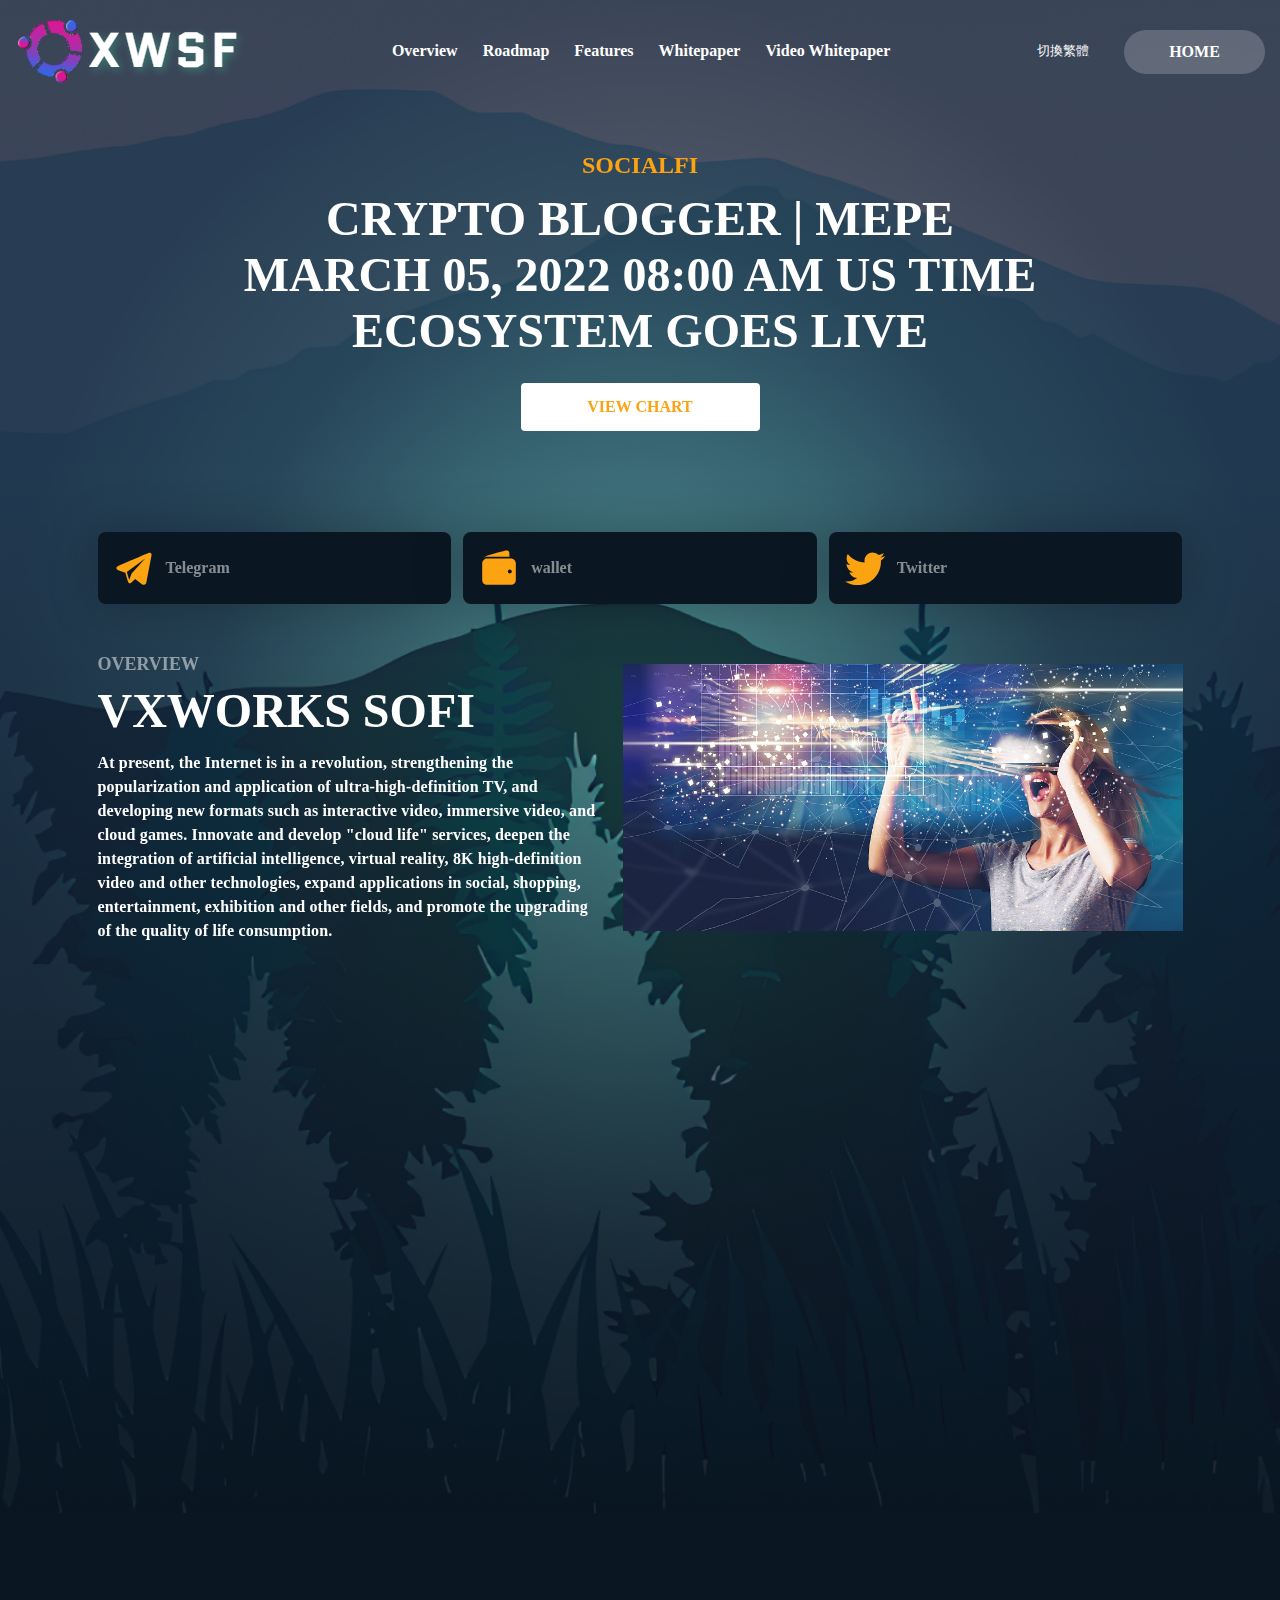
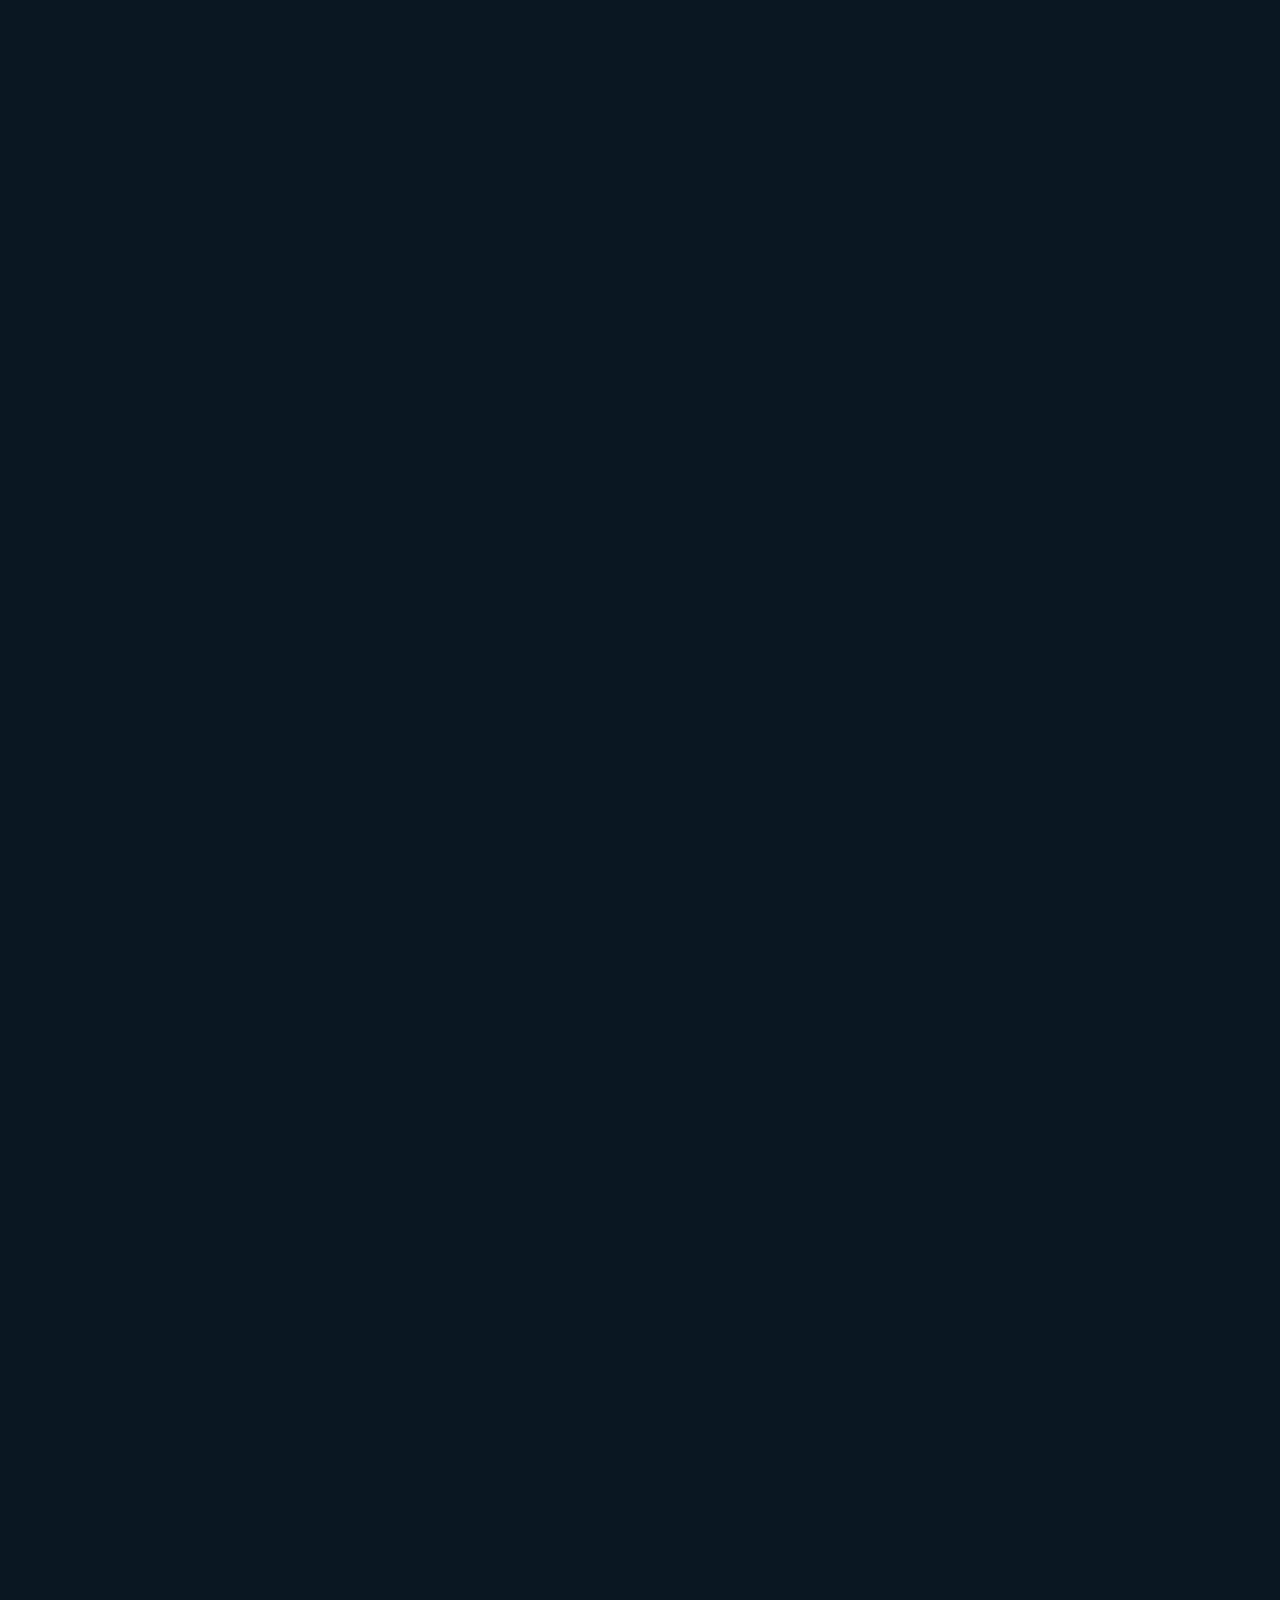
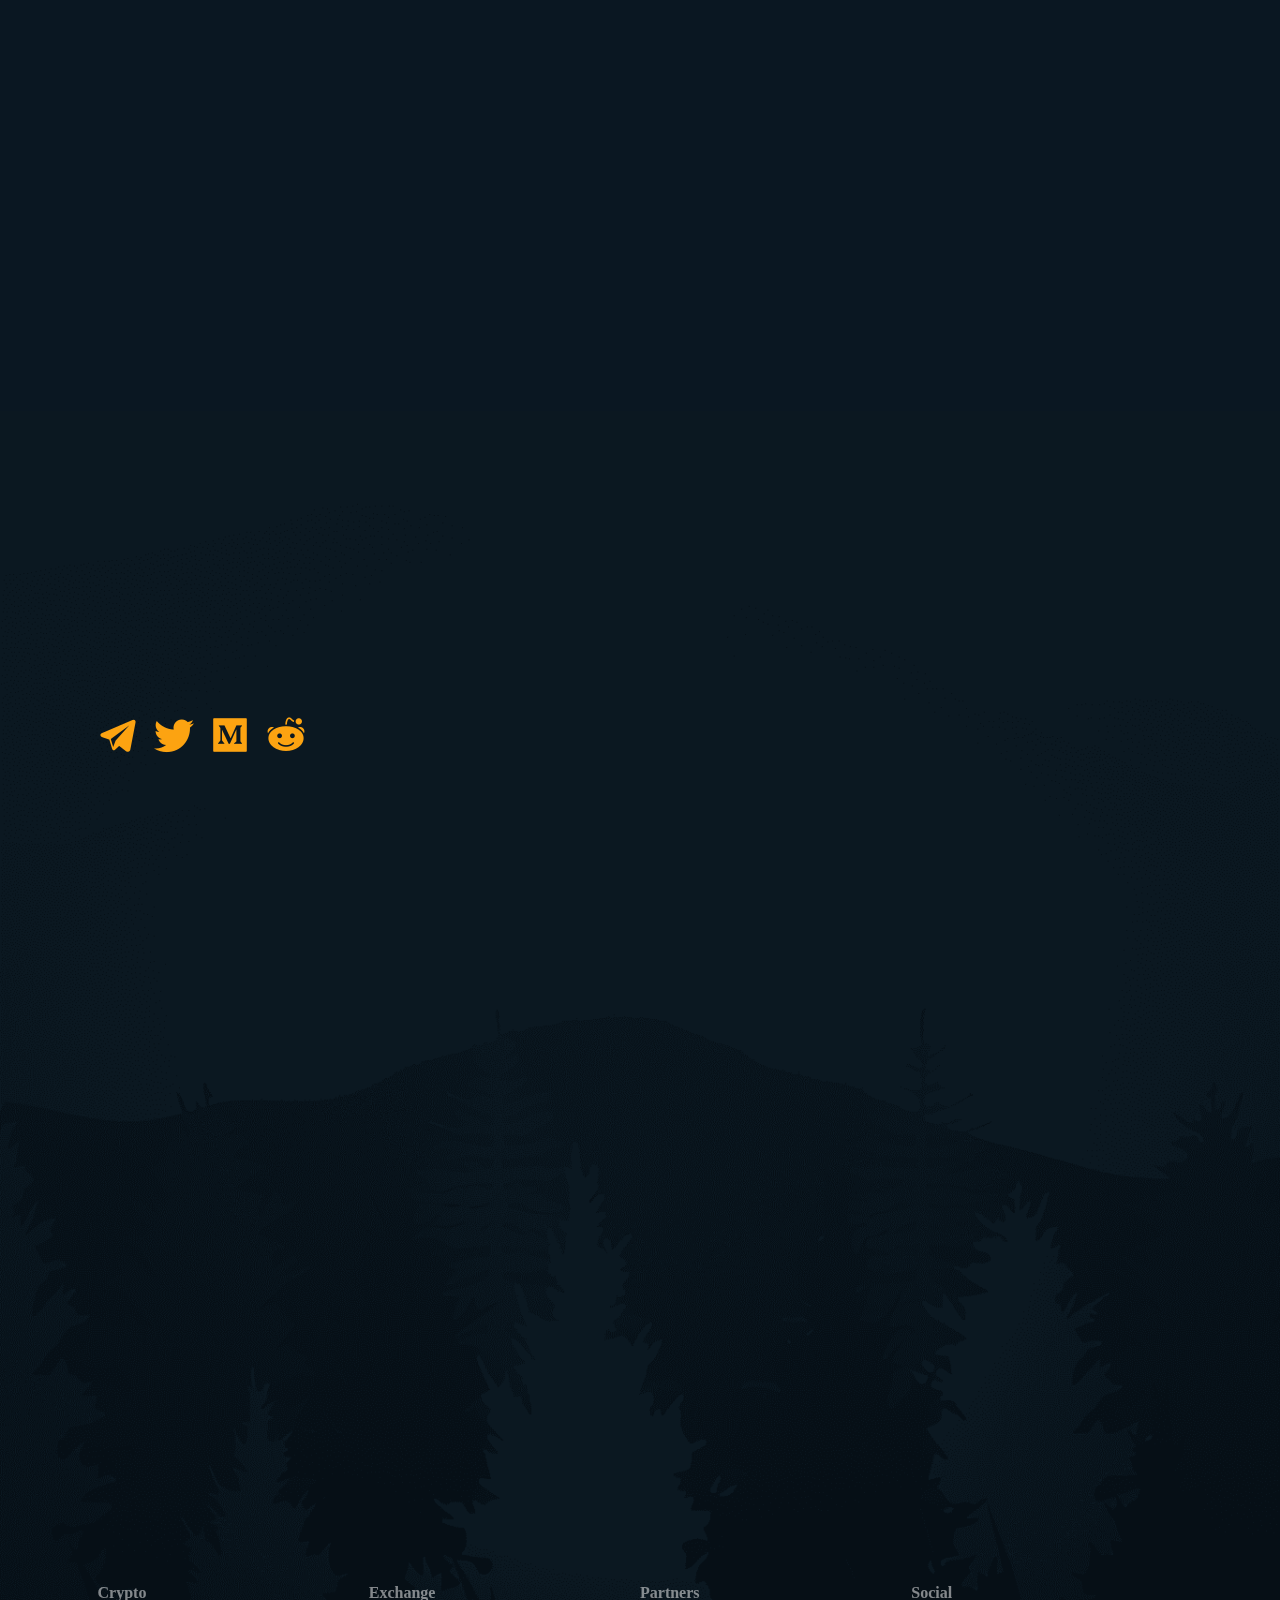
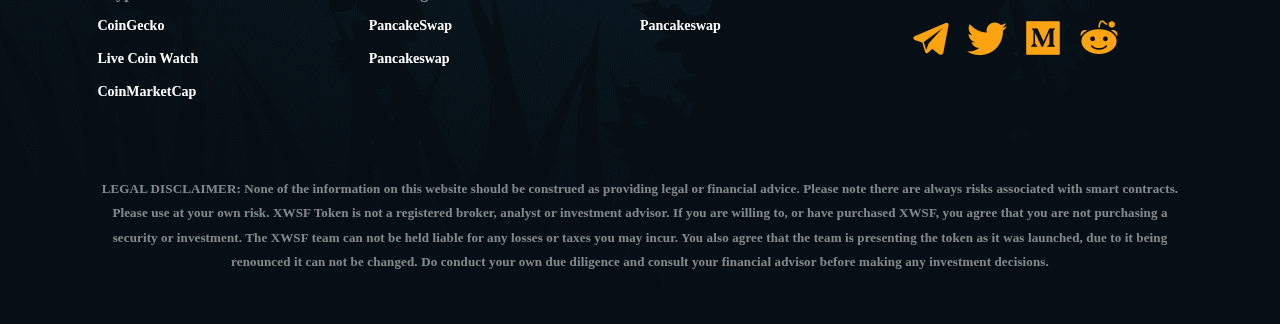
==== index.html @ 6ab66e6c "Add files via upload" ====
<!doctype html>
<html lang="zh">
<head>
	<meta charset="utf-8">
	<title>VxWorks SoFi</title>
	<meta name="keywords" content="English">
	<meta name="description" content="English">
	<meta name="viewport" content="width=device-width,initial-scale=1,minimum-scale=1,maximum-scale=1,shrink-to-fit=no">
		<link rel="stylesheet" href="static/css/animate.css">

	<link rel="stylesheet" href="static/css/font-awesome.min.css">
	<link rel="stylesheet" href="static/css/aoyun.css" >
	<link rel="stylesheet" href="static/css/swiper.min.css">
	
	
	<link rel="shortcut icon" href="/favicon.ico" type="image/x-icon">

	  <link href="static/css/main.css" rel="stylesheet" type="text/css">
    <link href="static/css/aos.css" rel="stylesheet">

</head>
<body>
<!-- TOP -->
    <div class="wrapper">
      <header class="header">
        <div class="container"><a class="logo" href="/"><img src="static/picture/1646122881940448.png" alt="Logo"></a>
          <div class="nav-wrap js-nav">
            <nav class="nav">
              <ul>
			  
			  
                <li><a class="scroll-link" href="/">Overview</a></li>
	
			  
			  
                <li><a class="scroll-link" href="/#roadmap">Roadmap</a></li>
				
			  
			  
                <li><a class="scroll-link" href="/#faq">Features</a></li>
	

			  
			  
                <li><a class="scroll-link" href="file/SocialFi_V1.0.pdf">Whitepaper</a></li>
	

			  
			  
                <li><a class="scroll-link" href="">Video Whitepaper</a></li>
					

              </ul>
            </nav>
          </div>
		  
		  <div class="qhzyw"><a href="ZH.html">切換繁體</a>
</div>
		  
		  
          <div class="header-btn">
            <a href="#"><button class="btn secondary" type="button">HOME</button></a>
          </div>
          <div class="burger js-burger"> <span> </span><span> </span><span></span></div>
        </div>
      </header>



      <main class="main">
        <section class="intro-section">
          <div class="container">
            <div class="intro" data-aos-duration="1300" data-aos="fade-up">
              <div class="intro__logo"><img src="" alt=""></div>
              <h4 class="intro__title">SOCIALFI</h4>
              <h1 class="section-title">Crypto Blogger | MEPE <br>March 05, 2022 08:00 AM US Time <br>  Ecosystem Goes Live </h1><a class="btn primary" href="#">View chart</a>
            </div>
            <div class="card-wrap" data-aos-duration="1300" data-aos="fade-up">
			<a class="card" href="">
                <div class="card__wrap"> 
                  <div class="card__img"> <img src="static/picture/icon-teleg.svg" alt=""></div>
                  <h5 class="card__title"><span>Telegram</span></h5>
                </div></a>
				<a class="card" href="#">
                <div class="card__wrap"> 
                  <div class="card__img"> <img src="static/picture/icon-wallet.svg" alt=""></div>
                  <h5 class="card__title"><span>wallet</span></h5>
                </div></a>
				<a class="card" href="">
                <div class="card__wrap"> 
                  <div class="card__img"> <img src="static/picture/icon-twit.svg" alt=""></div>
                  <h5 class="card__title"><span>Twitter</span></h5>
                </div></a></div>
          </div>
        </section>
		
		
		
		
        <section class="about-section">
          <div class="container"> 
            <div class="about-wrap"> 
              <div class="about-col" data-aos-duration="1300" data-aos="fade-right"> 
                <h4 class="section-subtitle left">Overview</h4>
                <h2 class="section-title left">VxWorks SoFi</h2>
                <p class="main-text">At present, the Internet is in a revolution, strengthening the popularization and application of ultra-high-definition TV, and developing new formats such as interactive video, immersive video, and cloud games. Innovate and develop &quot;cloud life&quot; services, deepen the integration of artificial intelligence, virtual reality, 8K high-definition video and other technologies, expand applications in social, shopping, entertainment, exhibition and other fields, and promote the upgrading of the quality of life consumption.</p>
              </div>
              <div class="about-img" data-aos-duration="1300" data-aos="fade-left"><img src="static/picture/1645516776894585.jpg" alt=""></div>
            </div>
          </div>
        </section>
		
		 
		
        <section class="shop-section">
          <div class="container"> 
		  
		  
            <h2 class="section-title" data-aos-duration="1300" data-aos="fade-up">Introduction of XWSF</h2>
			
			
            <div class="shop-wrap" data-aos-duration="1300" data-aos="fade-up"> 
			
			
			
              <div class="card card_shop">
                <div class="card__wrap"> 
                  <div class="card__img"> <img src="static/picture/1645342287729481.png" alt=""></div>
                  <h5 class="card__title">Unruggable</h5>
                  <p class="card__text">Liquidity is locked in PancakeSwap and ownership of the contract will be transferred to the gaming contract address</p>
                </div>
              </div>



			
			
              <div class="card card_shop">
                <div class="card__wrap"> 
                  <div class="card__img"> <img src="static/picture/1645342407643122.png" alt=""></div>
                  <h5 class="card__title">Liquidity</h5>
                  <p class="card__text">Every transaction will be taxed 3% which will be locked forever in the liquidity pool.</p>
                </div>
              </div>



			
			
              <div class="card card_shop">
                <div class="card__wrap"> 
                  <div class="card__img"> <img src="static/picture/1645342438955990.png" alt=""></div>
                  <h5 class="card__title">Safe Auto-Hunting</h5>
                  <p class="card__text">2% of all transactions are distributed to holders. Watch your wallet climb the minute you begin holding</p>
                </div>
              </div>



			
			
              <div class="card card_shop">
                <div class="card__wrap"> 
                  <div class="card__img"> <img src="static/picture/1645342468511730.png" alt=""></div>
                  <h5 class="card__title">100% Decentralized Hunting</h5>
                  <p class="card__text">Liquidity is locked in Pancakeswap and ownership of XWSF token is community led and managed by volunteers, since ownership has been burned and launch was completely seeded as liquidity.</p>
                </div>
              </div>



			
			
              <div class="card card_shop">
                <div class="card__wrap"> 
                  <div class="card__img"> <img src="static/picture/1645342486436664.png" alt=""></div>
                  <h5 class="card__title">Continuously Rising Price Floor</h5>
                  <p class="card__text">3% of every transaction is locked as liquidity in the Pancakeswap XWSF/BNB pool, creating an ever rising price floor</p>
                </div>
              </div>



			
			
              <div class="card card_shop">
                <div class="card__wrap"> 
                  <div class="card__img"> <img src="static/picture/1645342501878448.png" alt=""></div>
                  <h5 class="card__title">Whale Hunting</h5>
                  <p class="card__text">No wallet holds more than 2% of token supply and no transaction can involve more than 10 trillion tokens.</p>
                </div>
              </div>






            </div>
          </div>
        </section>
		
		
		
		
        <section class="tokenomics-section" id="tokenomics">
          <div class="container">
            <h2 class="section-title capit" data-aos-duration="1300" data-aos="fade-up">Economic Model</h2>
            <div class="chart-img" data-aos-duration="1300" data-aos="fade-up"><img src="static/picture/ZLEN.png" alt=""></div>
            <div class="tokenomics-img" data-aos-duration="1300" data-aos="fade-up"><img src="static/picture/1645516814654366.png" alt=""></div>
            <div class="tokenomics-wrap">
              <div class="tokenomics-col" data-aos-duration="1300" data-aos="fade-right"> 
                <p class="main-text">XWSF, as WEB3.0 following the technological social creator change of DiFi-GeFi-SoFi, XWSF is SocialFi&#039;s virtual social creator---token token---XWSF has a total circulation of 600 million pieces, All are written into encrypted blockchain smart contracts. The virtual avatar of the ecological encryption blogger in MEPE can independently choose to upload different content to participate in the confirmation of NFT rights, and conduct transactions to obtain rewards.</p>
              </div>
              <div class="tokenomics-col" data-aos-duration="1300" data-aos="fade-left">
                <ul class="tokenomics-list"> 
                  <li class="tokenomics-list__item">• Content + social is the cornerstone of the SocialFi project&#039;s survival.</li>
                  <li class="tokenomics-list__item"> <span>• An economic system with XWSF as the core !!</span></li>
                  <li class="tokenomics-list__item"> <span>• %100 Decentralized organizational structure !!</span></li>
                </ul>
              </div>
            </div>
          </div>
        </section>
		
		
		
		
		
		
		
        <section class="road-section" id="roadmap">
          <div class="container">
		  
		  
            <h4 class="section-subtitle" data-aos-duration="1300" data-aos="fade-up">MEPE</h4>
            <h2 class="section-title" data-aos-duration="1300" data-aos="fade-up">ROAD-MAP</h2>
			
			
            <div class="roads-wrap" data-aos-duration="1300" data-aos="fade-up">
              <div class="progress-wrap"> 
                <div class="progress-bar"></div>
              </div>
              <ul class="roads-list">
			  
			  
                <li class="card card_road active">
                  <div class="card__wrap"> 
                    <div class="card__img"> <img src="static/picture/1645342552660867.png" alt=""></div>
                    <h5 class="card__title">Website And Social Media Releases</h5>
                  </div>
                </li>

			  
                <li class="card card_road active">
                  <div class="card__wrap"> 
                    <div class="card__img"> <img src="static/picture/1645342564850793.png" alt=""></div>
                    <h5 class="card__title">Pancakeswap Listing</h5>
                  </div>
                </li>

			  
                <li class="card card_road active">
                  <div class="card__wrap"> 
                    <div class="card__img"> <img src="static/picture/1645342589394928.png" alt=""></div>
                    <h5 class="card__title">First Audit</h5>
                  </div>
                </li>

				
			
				
                <li class="card card_road">
                  <div class="card__wrap"> 
                    <div class="card__img"> <img src="static/picture/1645342597492421.png" alt=""></div>
                    <h5 class="card__title">CoinGecko Listing</h5>
                  </div>
                </li>
				
                <li class="card card_road">
                  <div class="card__wrap"> 
                    <div class="card__img"> <img src="static/picture/1645342605792924.png" alt=""></div>
                    <h5 class="card__title">CoinMarketCap Listing</h5>
                  </div>
                </li>
				
                <li class="card card_road">
                  <div class="card__wrap"> 
                    <div class="card__img"> <img src="static/picture/1645342613806210.png" alt=""></div>
                    <h5 class="card__title">Partnership Announcements</h5>
                  </div>
                </li>
				
                <li class="card card_road">
                  <div class="card__wrap"> 
                    <div class="card__img"> <img src="static/picture/1645342620873057.png" alt=""></div>
                    <h5 class="card__title">Second Audit</h5>
                  </div>
                </li>
				
                <li class="card card_road">
                  <div class="card__wrap"> 
                    <div class="card__img"> <img src="static/picture/1645342627979465.png" alt=""></div>
                    <h5 class="card__title">Immersive Experience</h5>
                  </div>
                </li>
				
                <li class="card card_road">
                  <div class="card__wrap"> 
                    <div class="card__img"> <img src="static/picture/1645342635546390.png" alt=""></div>
                    <h5 class="card__title">Donation Campaign</h5>
                  </div>
                </li>
				
                <li class="card card_road">
                  <div class="card__wrap"> 
                    <div class="card__img"> <img src="static/picture/1645342643639107.png" alt=""></div>
                    <h5 class="card__title">XWSF Listing</h5>
                  </div>
                </li>
				
                <li class="card card_road">
                  <div class="card__wrap"> 
                    <div class="card__img"> <img src="static/picture/1645342650493680.png" alt=""></div>
                    <h5 class="card__title">Metaverse entity application</h5>
                  </div>
                </li>
				
                <li class="card card_road">
                  <div class="card__wrap"> 
                    <div class="card__img"> <img src="static/picture/1645342657749469.png" alt=""></div>
                    <h5 class="card__title">XWSF IPO listing</h5>
                  </div>
                </li>
				
                <li class="card card_road">
                  <div class="card__wrap"> 
                    <div class="card__img"> <img src="static/picture/1645342666663260.png" alt=""></div>
                    <h5 class="card__title">XWSF  Metaverse ecology</h5>
                  </div>
                </li>

              </ul>
            </div>
          </div>
        </section>
		
		
		
        <section class="partners-section">
          <div class="container">
            <h2 class="section-title" data-aos-duration="1300" data-aos="fade-up">JOIN US ON</h2>
              <div class="social"> <center>
                <div class="social__wrap">
                    <a class="social__link" href="" target="_blank"><img src="static/picture/1645341411954827.png" alt=""></a>
                    <a class="social__link" href="" target="_blank"><img src="static/picture/1645341415649069.png" alt=""></a>
                    <a class="social__link" href="" target="_blank"><img src="static/picture/1645341420388854.png" alt=""></a>
                    <a class="social__link" href="" target="_blank"><img src="static/picture/1645341422480127.png" alt=""></a></div>
              </div></center>
          </div>
        </section>
		
		
		
		
        <section class="faq-section" id="faq">
          <div class="container">
            <div class="faq-wrap"> 
			
			
			
              <div class="faq-img" data-aos-duration="1300" data-aos="fade-right"><img src="static/picture/1645516833996413.jpg" alt=""></div>
			  
			  
			  
              <div class="faq-col" data-aos-duration="1300" data-aos="fade-up"> 
				  
                <h4 class="section-subtitle left" data-aos-duration="1300" data-aos="fade-up"> FAQ</h4>
                <h2 class="section-title left" data-aos-duration="1300" data-aos="fade-up"> FREQUENTLY ASKED QUESTIONS</h2>
				
				
                <div class="accordion">
				
				
                  <div class="accordion__item">
                    <h3>How to join a super node？</h3>
                    <div class="accordion__content">
                      <p><p><span style="font-size: 14px;"></span>Stay tuned for the latest official announcement.<span style="font-size: 14px;"></span></p><p><br/></p><p><br/></p></p>
                    </div>
                  </div>
				
                  <div class="accordion__item">
                    <h3>Why do I get an error when I try to buy or sell on Pancakeswap?</h3>
                    <div class="accordion__content">
                      <p><p>During times of high trade volume, prices will fluctuate greatly and may lead to an error. To account for this, you must increase the slippage. Set %13-14 slippage for buy.</p></p>
                    </div>
                  </div>
				
                  <div class="accordion__item">
                    <h3>How do I stake INSF?</h3>
                    <div class="accordion__content">
                      <p><p>Members will be stake INSF on Pancakeswap</p></p>
                    </div>
                  </div>
				
                  <div class="accordion__item">
                    <h3>What is the APY or APR from INSF auto-hunting?</h3>
                    <div class="accordion__content">
                      <p><p>APY will be shown on INSF website</p></p>
                    </div>
                  </div>
				
                  <div class="accordion__item">
                    <h3>What kind of marketing will be done for INSF?</h3>
                    <div class="accordion__content">
                      <p><p>INSF works with some influencers, legit crypto pages, gives airdrops</p></p>
                    </div>
                  </div>



                </div>
              </div>
            </div>
          </div>
        </section>
      </main>
  

      <footer class="footer">
        <div class="container">
          <div class="footer-row"> 
            <div class="footer-col"> 
              <h3 class="footer-title">Crypto</h3>
              <div class="footer-nav">
                <ul> 
                  <li><a href="#">CoinGecko</a></li>
                  <li><a href="#">Live Coin Watch</a></li>
                  <li><a href="#">CoinMarketCap</a></li>
                </ul>
              </div>
            </div>
            <div class="footer-col">
              <h3 class="footer-title">Exchange</h3>
              <div class="footer-nav">
                <ul> 
                  <li><a href="#">PancakeSwap</a> </li>
                  <li><a href="#">Pancakeswap</a></li>
                </ul>
              </div>
            </div>
            <div class="footer-col">
              <h3 class="footer-title">Partners</h3>
              <div class="footer-nav">
                <ul> 
                  <li> <a href="#">Pancakeswap</a></li>
                </ul>
              </div>
            </div>
            <div class="footer-col">
              <h3 class="footer-title">Social</h3>
              <div class="social"> 
                <div class="social__wrap">
				
				
				<a class="social__link" href="" target="_blank"><img src="static/picture/1645341411954827.png" alt=""></a>
                    <a class="social__link" href="" target="_blank"><img src="static/picture/1645341415649069.png" alt=""></a>
                    <a class="social__link" href="" target="_blank"><img src="static/picture/1645341420388854.png" alt=""></a>
                    <a class="social__link" href="" target="_blank"><img src="static/picture/1645341422480127.png" alt=""></a>
</div>
              </div>
            </div>
          </div>
          <p class="footer-text">LEGAL DISCLAIMER: None of the information on this website should be construed as providing legal or financial advice. Please note there are always risks associated with smart contracts. Please use at your own risk. XWSF Token is not a registered broker, analyst or investment advisor. If you are willing to, or have purchased XWSF, you agree that you are not purchasing a security or investment. The XWSF team can not be held liable for any losses or taxes you may incur. You also agree that the team is presenting the token as it was launched, due to it being renounced it can not be changed. Do conduct your own due diligence and consult your financial advisor before making any investment decisions.</p>
        </div>
      </footer>
    </div>
<script src="static/js/popper.min.js"></script>
<script src="static/js/bootstrap.min.js"></script>
<script src="static/js/wow.min.js"></script>
<script src="static/js/aoyun.js"></script>
    <script src="static/js/jquery.min.js"></script>
    <script src="static/js/aos.js"></script>
    <script src="static/js/app.js"></script>
	
</body>
</html>
---- static/css/aoyun.css ----
/*基础CSS*/
html {
	font-size: 14px;
	overflow-x: hidden;
}
li {
	list-style: none;
}
a {
	color: #212529
}
a:hover {
	text-decoration: none;
}
p, dl, dt, dd, ul {
	margin: 0px;
	padding: 0px;
}
.red{
	color:red;
}
.text-secondary a {
	color: #6c757d;
}
.card, .figure {
	margin: 15px 0;
}
.navbar-expand-lg .navbar-nav .nav-link {
	padding-right: 1.2rem;
	padding-left: 1.2rem;
	font-size: 14px;
}
.navbar-brand {
	font-size: 20px;
	padding-top: 0px;
	padding-bottom: 0px;
}
.shadow-sm-top {
	box-shadow: 0 -.125rem .25rem rgba(0,0,0,.075) !important;
}
/*上下外边距*/
.mt-6, .my-6 {
	margin-top: 4rem !important;
}
.mt-7, .my-7 {
	margin-top: 5rem !important;
}
.mt-8, .my-8 {
	margin-top: 6rem !important;
}
.mt-9, .my-9 {
	margin-top: 7rem !important;
}
.mt-10, .my-10 {
	margin-top: 8rem !important;
}
.mb-6, .my-6 {
	margin-bottom: 4rem !important;
}
.mb-7, .my-7 {
	margin-bottom: 5rem !important;
}
.mb-8, .my-8 {
	margin-bottom: 6rem !important;
}
.mb-9, .my-9 {
	margin-bottom: 7rem !important;
}
.mb-10, .my-10 {
	margin-bottom: 8rem !important;
}
/*上下内边距*/
.pt-6, .mp-6 {
	padding-top: 4rem !important;
}
.pt-7, .py-7 {
	padding-top: 5rem !important;
}
.pt-8, .py-8 {
	padding-top: 6rem !important;
}
.pt-9, .py-9 {
	padding-top: 7rem !important;
}
.pt-10, .py-10 {
	padding-top: 8rem !important;
}
.pb-6, .py-6 {
	padding-bottom: 4rem !important;
}
.pb-7, .py-7 {
	padding-bottom: 5rem !important;
}
.pb-8, .py-8 {
	padding-bottom: 6rem !important;
}
.pb-9, .py-9 {
	padding-bottom: 7rem !important;
}
.pb-10, .py-10 {
	padding-bottom: 8rem !important;
}
/*边框*/
.border-top-dashed {
	border-top: 1px dashed #dee2e6 !important;
}
.border-right-dashed {
	border-right: 1px dashed #dee2e6 !important;
}
.border-bottom-dashed {
	border-bottom: 1px dashed #dee2e6 !important;
}
.border-right-dashed {
	border-top: 1px dashed #dee2e6 !important;
}
/*字距*/
.ls-1 {
	letter-spacing: 1px;
}
.ls-2 {
	letter-spacing: 2px;
}
.ls-3 {
	letter-spacing: 3px;
}
.ls-4 {
	letter-spacing: 4px;
}
.ls-5 {
	letter-spacing: 5px;
}
/*分页*/
.page-num:not(:disabled) {
	cursor: pointer;
}
.page-num, .page-link {
	position: relative;
	display: block;
	padding: .5rem .75rem;
	margin-left: -1px;
	line-height: 1.25;
	color: #17a2b8;
	background-color: #fff;
	border: 1px solid #dee2e6;
}
a.page-num:hover, .page-link:hover {
	text-decoration: none;
}
.page-num-current {
	z-index: 1;
	color: #fff;
	background-color: #17a2b8;
	border-color: #17a2b8;
}
.page-num-current:hover {
	color: #fff;
}
/*其他*/
.pages {
	min-height: 500px;
	padding-top: 10px;
	padding-bottom: 10px;
}
.code, .code img {
	height: 100px;
}
.position, .position a {
	color: #999;
}
.content {
	color: #666;
	line-height: 2;
}
.content img, .content iframe {
	max-width: 100% !important;
}
.content li {
	list-style: disc outside none;
	margin-left: 20px;
}
/*产品轮播*/
.view {
	max-width: 500px;
}
.view .swiper-slide {
	height: 300px;
	max-width: 500px;
	padding: 0 3px;
	box-sizing: border-box;
	overflow: hidden;
	text-align: center;
}
.view .swiper-slide img {
	height: 100%;
}
.view .arrow-left {
	background: url(../images/index_tab_l.png) no-repeat left center;
	position: absolute;
	left: 10px;
	width: 28px;
	height: 300px;
	z-index: 10;
	display: none;
}
.view .arrow-right {
	background: url(../images/index_tab_r.png) no-repeat right center;
	position: absolute;
	right: 10px;
	width: 28px;
	height: 300px;
	z-index: 10;
	display: none;
}
.preview {
	position: relative;
	width: 440px;
	left: 30px;
}
.preview .swiper-slide {
	width: 87.5px;
	height: 70px;
	margin: 0 3px;
	box-sizing: border-box;
	overflow: hidden;
	cursor: pointer;
}
.preview .swiper-slide img {
	display: inline-block;
	height: 100%;
}
.preview .active-nav {
	border: 1px solid #F00;
}
.preview .arrow-left {
	background: #fff url(../images/feel3.png) no-repeat left center;
	position: absolute;
	left: -20px;
	top: 0;
	width: 20px;
	height: 70px;
	z-index: 10;
}
.preview .arrow-right {
	background: #fff url(../images/feel4.png) no-repeat right center;
	position: absolute;
	right: -20px;
	top: 0;
	width: 20px;
	height: 70px;
	z-index: 10;
}

@media only screen and (max-width: 768px) {
.view .swiper-slide {
	height: 200px;
}
.preview {
	display: none;
}
.view .arrow-left, .view .arrow-right {
	height: 200px;
	display: block;
}
}
/*在线客服*/
.online {
	position: fixed;
	bottom: 150px;
	right: 10px;
	width: 60px;
	z-index: 999;
	color: #999;
}
.online a {
	color: #666;
}
.online a:hover {
	text-decoration: none;
}
.online dl {
	background: #27a8e1;
	padding: 10px 5px;
	margin-bottom: 1px;
	position: relative;
}
.online dl dd {
	color: #fff;
	text-align: center;
	font-size: 12px;
	cursor: pointer;
}
.online dl dd i {
	font-size: 25px;
}
.online dl:hover {
	background: #1781bd;
}
.online dl dt {
	position: absolute;
	top: 0px;
	right: 60px;
	background: #fff;
	border: 1px solid #ccc;
	z-index: 9999;
	display: none;
	padding: 10px 15px;
	font-weight: normal;
}
.online dl dt h3 {
	display: block;
	font-size: 16px;
	color: #666;
	border-bottom: 1px solid #ccc;
	padding-bottom: 5px;
}
.online dl dt h3 i {
	margin-right: 5px;
}
.online dl dt h3 span {
	float: right;
	cursor: pointer;
}
.online dl dt input {
	border: 1px solid #ccc;
	border-radius: 5px;
	margin-top: 15px;
	height: 40px;
	line-height: 40px;
	padding: 3px 5px;
	width: 100%;
}
.online dl dt button {
	margin: 10px 0;
	border: none;
	border-radius: 5px;
	width: 100%;
	font-size: 18px;
	height: 40px;
	line-height: 40px;
	background: #28a7e1;
	color: #fff;
	cursor: pointer;
}

/*sm屏幕以上*/
@media only screen and (min-width: 576px) {
.card-img-200 {
	height: 200px;
	overflow: hidden;
}
.card-img-180 {
	height: 180px;
	overflow: hidden;
}
.card-img-150 {
	height: 150px;
	overflow: hidden;
}
.card-img-120 {
	height: 120px;
	overflow: hidden;
}
.card-img-100 {
	height: 100px;
	overflow: hidden;
}
}
/*sm屏幕以下*/
@media only screen and (max-width: 576px) {
.page-num {
	display: none;
}
.head-sm-height {
	height: 61px !important;
}
}
/*********响应式样式******************/

/*行距*/
.lh-1 {
	line-height: 1;
}
.lh-2 {
	line-height: 2;
}
.lh-3 {
	line-height: 3;
}
.lh-4 {
	line-height: 4;
}
/*字体大小*/
.fs-12 {
	font-size: .857rem;
}
.fs-14 {
	font-size: 1rem;
}
.fs-16 {
	font-size: 1.142rem;
}
.fs-18 {
	font-size: 1.285rem;
}
.fs-20 {
	font-size: 1.428rem;
}
.fs-22 {
	font-size: 1.571rem;
}
.fs-24 {
	font-size: 1.714rem;
}
.fs-26 {
	font-size: 1.857rem;
}
.fs-28 {
	font-size: 2rem;
}
.fs-30 {
	font-size: 2.142rem;
}
.fs-32 {
	font-size: 2.286rem;
}
.fs-34 {
	font-size: 2.429rem;
}
.fs-36 {
	font-size: 2.571rem;
}
.fs-38 {
	font-size: 2.714rem;
}
.fs-40 {
	font-size: 2.857rem;
}
/*高度*/
.h-5px {
	height: 5px;
}
.h-10px {
	height: 10px;
}
.h-15px {
	height: 15px;
}
.h-20px {
	height: 20px;
}
.h-25px {
	height: 25px;
}
.h-30px {
	height: 30px;
}
.h-35px {
	height: 35px;
}
.h-40px {
	height: 40px;
}
.h-45px {
	height: 45px;
}
.h-50px {
	height: 50px;
}
.h-55px {
	height: 55px;
}
.h-60px {
	height: 60px;
}
.h-65px {
	height: 65px;
}
.h-70px {
	height: 70px;
}
.h-75px {
	height: 75px;
}
.h-80px {
	height: 80px;
}
.h-85px {
	height: 85px;
}
.h-90px {
	height: 90px;
}
.h-95px {
	height: 95px;
}
.h-100px {
	height: 100px;
}
.h-110px {
	height: 110px;
}
.h-120px {
	height: 120px;
}
.h-130px {
	height: 130px;
}
.h-140px {
	height: 140px;
}
.h-150px {
	height: 150px;
}
.h-160px {
	height: 160px;
}
.h-170px {
	height: 170px;
}
.h-180px {
	height: 180px;
}
.h-190px {
	height: 190px;
}
.h-200px {
	height: 200px;
}
.h-210px {
	height: 210px;
}
.h-220px {
	height: 220px;
}
.h-230px {
	height: 230px;
}
.h-240px {
	height: 240px;
}
.h-250px {
	height: 250px;
}
.h-260px {
	height: 260px;
}
.h-270px {
	height: 270px;
}
.h-280px {
	height: 280px;
}
.h-290px {
	height: 290px;
}
.h-300px {
	height: 300px;
}
.h-310px {
	height: 310px;
}
.h-320px {
	height: 320px;
}
.h-330px {
	height: 330px;
}
.h-340px {
	height: 340px;
}
.h-350px {
	height: 350px;
}
.h-360px {
	height: 360px;
}
.h-370px {
	height: 370px;
}
.h-380px {
	height: 380px;
}
.h-390px {
	height: 390px;
}
.h-400px {
	height: 400px;
}
.h-410px {
	height: 410px;
}
.h-420px {
	height: 420px;
}
.h-430px {
	height: 430px;
}
.h-440px {
	height: 440px;
}
.h-450px {
	height: 450px;
}
.h-460px {
	height: 410px;
}
.h-470px {
	height: 470px;
}
.h-480px {
	height: 480px;
}
.h-490px {
	height: 490px;
}
.h-500px {
	height: 500px;
}

/*sm屏幕以上*/
@media only screen and (min-width: 576px) {
/*行距*/
.lh-sm-1 {
	line-height: 1;
}
.lh-sm-2 {
	line-height: 2;
}
.lh-sm-3 {
	line-height: 3;
}
.lh-sm-4 {
	line-height: 4;
}
/*字体大小*/
.fs-sm-12 {
	font-size: .857rem;
}
.fs-sm-14 {
	font-size: 1rem;
}
.fs-sm-16 {
	font-size: 1.142rem;
}
.fs-sm-18 {
	font-size: 1.285rem;
}
.fs-sm-20 {
	font-size: 1.428rem;
}
.fs-sm-22 {
	font-size: 1.571rem;
}
.fs-sm-24 {
	font-size: 1.714rem;
}
.fs-sm-26 {
	font-size: 1.857rem;
}
.fs-sm-28 {
	font-size: 2rem;
}
.fs-sm-30 {
	font-size: 2.142rem;
}
.fs-sm-32 {
	font-size: 2.286rem;
}
.fs-sm-34 {
	font-size: 2.429rem;
}
.fs-sm-36 {
	font-size: 2.571rem;
}
.fs-sm-38 {
	font-size: 2.714rem;
}
.fs-sm-40 {
	font-size: 2.857rem;
}
/*高度*/
.h-sm-5px {
	height: 5px;
}
.h-sm-10px {
	height: 10px;
}
.h-sm-15px {
	height: 15px;
}
.h-sm-20px {
	height: 20px;
}
.h-sm-25px {
	height: 25px;
}
.h-sm-30px {
	height: 30px;
}
.h-sm-35px {
	height: 35px;
}
.h-sm-40px {
	height: 40px;
}
.h-sm-45px {
	height: 45px;
}
.h-sm-50px {
	height: 50px;
}
.h-sm-55px {
	height: 55px;
}
.h-sm-60px {
	height: 60px;
}
.h-sm-65px {
	height: 65px;
}
.h-sm-70px {
	height: 70px;
}
.h-sm-75px {
	height: 75px;
}
.h-sm-80px {
	height: 80px;
}
.h-sm-85px {
	height: 85px;
}
.h-sm-90px {
	height: 90px;
}
.h-sm-95px {
	height: 95px;
}
.h-sm-100px {
	height: 100px;
}
.h-sm-110px {
	height: 110px;
}
.h-sm-120px {
	height: 120px;
}
.h-sm-130px {
	height: 130px;
}
.h-sm-140px {
	height: 140px;
}
.h-sm-150px {
	height: 150px;
}
.h-sm-160px {
	height: 160px;
}
.h-sm-170px {
	height: 170px;
}
.h-sm-180px {
	height: 180px;
}
.h-sm-190px {
	height: 190px;
}
.h-sm-200px {
	height: 200px;
}
.h-sm-210px {
	height: 210px;
}
.h-sm-220px {
	height: 220px;
}
.h-sm-230px {
	height: 230px;
}
.h-sm-240px {
	height: 240px;
}
.h-sm-250px {
	height: 250px;
}
.h-sm-260px {
	height: 260px;
}
.h-sm-270px {
	height: 270px;
}
.h-sm-280px {
	height: 280px;
}
.h-sm-290px {
	height: 290px;
}
.h-sm-300px {
	height: 300px;
}
.h-sm-310px {
	height: 310px;
}
.h-sm-320px {
	height: 320px;
}
.h-sm-330px {
	height: 330px;
}
.h-sm-340px {
	height: 340px;
}
.h-sm-350px {
	height: 350px;
}
.h-sm-360px {
	height: 360px;
}
.h-sm-370px {
	height: 370px;
}
.h-sm-380px {
	height: 380px;
}
.h-sm-390px {
	height: 390px;
}
.h-sm-400px {
	height: 400px;
}
.h-sm-410px {
	height: 410px;
}
.h-sm-420px {
	height: 420px;
}
.h-sm-430px {
	height: 430px;
}
.h-sm-440px {
	height: 440px;
}
.h-sm-450px {
	height: 450px;
}
.h-sm-460px {
	height: 410px;
}
.h-sm-470px {
	height: 470px;
}
.h-sm-480px {
	height: 480px;
}
.h-sm-490px {
	height: 490px;
}
.h-sm-500px {
	height: 500px;
}
}

/*md屏幕以上*/
@media only screen and (min-width: 768px) {
/*行距*/
.lh-md-1 {
	line-height: 1;
}
.lh-md-2 {
	line-height: 2;
}
.lh-md-3 {
	line-height: 3;
}
.lh-md-4 {
	line-height: 4;
}
/*字体大小*/
.fs-md-12 {
	font-size: .857rem;
}
.fs-md-14 {
	font-size: 1rem;
}
.fs-md-16 {
	font-size: 1.142rem;
}
.fs-md-18 {
	font-size: 1.285rem;
}
.fs-md-20 {
	font-size: 1.428rem;
}
.fs-md-22 {
	font-size: 1.571rem;
}
.fs-md-24 {
	font-size: 1.714rem;
}
.fs-md-26 {
	font-size: 1.857rem;
}
.fs-md-28 {
	font-size: 2rem;
}
.fs-md-30 {
	font-size: 2.142rem;
}
.fs-md-32 {
	font-size: 2.286rem;
}
.fs-md-34 {
	font-size: 2.429rem;
}
.fs-md-36 {
	font-size: 2.571rem;
}
.fs-md-38 {
	font-size: 2.714rem;
}
.fs-md-40 {
	font-size: 2.857rem;
}
/*高度*/
.h-md-5px {
	height: 5px;
}
.h-md-10px {
	height: 10px;
}
.h-md-15px {
	height: 15px;
}
.h-md-20px {
	height: 20px;
}
.h-md-25px {
	height: 25px;
}
.h-md-30px {
	height: 30px;
}
.h-md-35px {
	height: 35px;
}
.h-md-40px {
	height: 40px;
}
.h-md-45px {
	height: 45px;
}
.h-md-50px {
	height: 50px;
}
.h-md-55px {
	height: 55px;
}
.h-md-60px {
	height: 60px;
}
.h-md-65px {
	height: 65px;
}
.h-md-70px {
	height: 70px;
}
.h-md-75px {
	height: 75px;
}
.h-md-80px {
	height: 80px;
}
.h-md-85px {
	height: 85px;
}
.h-md-90px {
	height: 90px;
}
.h-md-95px {
	height: 95px;
}
.h-md-100px {
	height: 100px;
}
.h-md-110px {
	height: 110px;
}
.h-md-120px {
	height: 120px;
}
.h-md-130px {
	height: 130px;
}
.h-md-140px {
	height: 140px;
}
.h-md-150px {
	height: 150px;
}
.h-md-160px {
	height: 160px;
}
.h-md-170px {
	height: 170px;
}
.h-md-180px {
	height: 180px;
}
.h-md-190px {
	height: 190px;
}
.h-md-200px {
	height: 200px;
}
.h-md-210px {
	height: 210px;
}
.h-md-220px {
	height: 220px;
}
.h-md-230px {
	height: 230px;
}
.h-md-240px {
	height: 240px;
}
.h-md-250px {
	height: 250px;
}
.h-md-260px {
	height: 260px;
}
.h-md-270px {
	height: 270px;
}
.h-md-280px {
	height: 280px;
}
.h-md-290px {
	height: 290px;
}
.h-md-300px {
	height: 300px;
}
.h-md-310px {
	height: 310px;
}
.h-md-320px {
	height: 320px;
}
.h-md-330px {
	height: 330px;
}
.h-md-340px {
	height: 340px;
}
.h-md-350px {
	height: 350px;
}
.h-md-360px {
	height: 360px;
}
.h-md-370px {
	height: 370px;
}
.h-md-380px {
	height: 380px;
}
.h-md-390px {
	height: 390px;
}
.h-md-400px {
	height: 400px;
}
.h-md-410px {
	height: 410px;
}
.h-md-420px {
	height: 420px;
}
.h-md-430px {
	height: 430px;
}
.h-md-440px {
	height: 440px;
}
.h-md-450px {
	height: 450px;
}
.h-md-460px {
	height: 410px;
}
.h-md-470px {
	height: 470px;
}
.h-md-480px {
	height: 480px;
}
.h-md-490px {
	height: 490px;
}
.h-md-500px {
	height: 500px;
}
}

/*lg屏幕以上*/
@media only screen and (min-width: 992px) {
/*行距*/
.lh-lg-1 {
	line-height: 1;
}
.lh-lg-2 {
	line-height: 2;
}
.lh-lg-3 {
	line-height: 3;
}
.lh-lg-4 {
	line-height: 4;
}
/*字体大小*/
.fs-lg-12 {
	font-size: .857rem;
}
.fs-lg-14 {
	font-size: 1rem;
}
.fs-lg-16 {
	font-size: 1.142rem;
}
.fs-lg-18 {
	font-size: 1.285rem;
}
.fs-lg-20 {
	font-size: 1.428rem;
}
.fs-lg-22 {
	font-size: 1.571rem;
}
.fs-lg-24 {
	font-size: 1.714rem;
}
.fs-lg-26 {
	font-size: 1.857rem;
}
.fs-lg-28 {
	font-size: 2rem;
}
.fs-lg-30 {
	font-size: 2.142rem;
}
.fs-lg-32 {
	font-size: 2.286rem;
}
.fs-lg-34 {
	font-size: 2.429rem;
}
.fs-lg-36 {
	font-size: 2.571rem;
}
.fs-lg-38 {
	font-size: 2.714rem;
}
.fs-lg-40 {
	font-size: 2.857rem;
}
/*高度*/
.h-lg-5px {
	height: 5px;
}
.h-lg-10px {
	height: 10px;
}
.h-lg-15px {
	height: 15px;
}
.h-lg-20px {
	height: 20px;
}
.h-lg-25px {
	height: 25px;
}
.h-lg-30px {
	height: 30px;
}
.h-lg-35px {
	height: 35px;
}
.h-lg-40px {
	height: 40px;
}
.h-lg-45px {
	height: 45px;
}
.h-lg-50px {
	height: 50px;
}
.h-lg-55px {
	height: 55px;
}
.h-lg-60px {
	height: 60px;
}
.h-lg-65px {
	height: 65px;
}
.h-lg-70px {
	height: 70px;
}
.h-lg-75px {
	height: 75px;
}
.h-lg-80px {
	height: 80px;
}
.h-lg-85px {
	height: 85px;
}
.h-lg-90px {
	height: 90px;
}
.h-lg-95px {
	height: 95px;
}
.h-lg-100px {
	height: 100px;
}
.h-lg-110px {
	height: 110px;
}
.h-lg-120px {
	height: 120px;
}
.h-lg-130px {
	height: 130px;
}
.h-lg-140px {
	height: 140px;
}
.h-lg-150px {
	height: 150px;
}
.h-lg-160px {
	height: 160px;
}
.h-lg-170px {
	height: 170px;
}
.h-lg-180px {
	height: 180px;
}
.h-lg-190px {
	height: 190px;
}
.h-lg-200px {
	height: 200px;
}
.h-lg-210px {
	height: 210px;
}
.h-lg-220px {
	height: 220px;
}
.h-lg-230px {
	height: 230px;
}
.h-lg-240px {
	height: 240px;
}
.h-lg-250px {
	height: 250px;
}
.h-lg-260px {
	height: 260px;
}
.h-lg-270px {
	height: 270px;
}
.h-lg-280px {
	height: 280px;
}
.h-lg-290px {
	height: 290px;
}
.h-lg-300px {
	height: 300px;
}
.h-lg-310px {
	height: 310px;
}
.h-lg-320px {
	height: 320px;
}
.h-lg-330px {
	height: 330px;
}
.h-lg-340px {
	height: 340px;
}
.h-lg-350px {
	height: 350px;
}
.h-lg-360px {
	height: 360px;
}
.h-lg-370px {
	height: 370px;
}
.h-lg-380px {
	height: 380px;
}
.h-lg-390px {
	height: 390px;
}
.h-lg-400px {
	height: 400px;
}
.h-lg-410px {
	height: 410px;
}
.h-lg-420px {
	height: 420px;
}
.h-lg-430px {
	height: 430px;
}
.h-lg-440px {
	height: 440px;
}
.h-lg-450px {
	height: 450px;
}
.h-lg-460px {
	height: 410px;
}
.h-lg-470px {
	height: 470px;
}
.h-lg-480px {
	height: 480px;
}
.h-lg-490px {
	height: 490px;
}
.h-lg-500px {
	height: 500px;
}
}
---- static/css/main.css ----
﻿/*! normalize.css v8.0.0 | MIT License | github.com/necolas/normalize.css */

html{
  line-height:1.15;
  -webkit-text-size-adjust:100%;
}

body{
  margin:0;
}

h1{
  font-size:2em;
  margin:0.67em 0;
}
.qhzyw{    width: 137px;
    display: inline-block;}
.qhzyw a{color: #fff;
    font-size: 13px;
    margin-right: 10px;}

hr{
  box-sizing:content-box;
  height:0;
  overflow:visible;
}

pre{
  font-family:monospace, monospace;
  font-size:1em;
}

a{
  background-color:transparent;
}

abbr[title]{
  border-bottom:none;
  text-decoration:underline;
  -webkit-text-decoration:underline dotted;
  text-decoration:underline dotted;
}

b,
strong{
  font-weight:bolder;
}

code,
kbd,
samp{
  font-family:monospace, monospace;
  font-size:1em;
}

small{
  font-size:80%;
}

sub,
sup{
  font-size:75%;
  line-height:0;
  position:relative;
  vertical-align:baseline;
}

sub{
  bottom:-0.25em;
}

sup{
  top:-0.5em;
}

img{
  border-style:none;
}

button,
input,
optgroup,
select,
textarea{
  font-family:inherit;
  font-size:100%;
  line-height:1.15;
  margin:0;
}

button,
input{
  overflow:visible;
}

button,
select{
  text-transform:none;
}

button,
[type="button"],
[type="reset"],
[type="submit"]{
  -webkit-appearance:button;
}

button::-moz-focus-inner,
[type="button"]::-moz-focus-inner,
[type="reset"]::-moz-focus-inner,
[type="submit"]::-moz-focus-inner{
  border-style:none;
  padding:0;
}

button:-moz-focusring,
[type="button"]:-moz-focusring,
[type="reset"]:-moz-focusring,
[type="submit"]:-moz-focusring{
  outline:1px dotted ButtonText;
}

fieldset{
  padding:0.35em 0.75em 0.625em;
}

legend{
  box-sizing:border-box;
  color:inherit;
  display:table;
  max-width:100%;
  padding:0;
  white-space:normal;
}

progress{
  vertical-align:baseline;
}

textarea{
  overflow:auto;
}

[type="checkbox"],
[type="radio"]{
  box-sizing:border-box;
  padding:0;
}

[type="number"]::-webkit-inner-spin-button,
[type="number"]::-webkit-outer-spin-button{
  height:auto;
}

[type="search"]{
  -webkit-appearance:textfield;
  outline-offset:-2px;
}

[type="search"]::-webkit-search-decoration{
  -webkit-appearance:none;
}

::-webkit-file-upload-button{
  -webkit-appearance:button;
  font:inherit;
}

details{
  display:block;
}

summary{
  display:list-item;
}

template{
  display:none;
}

[hidden]{
  display:none;
}

@font-face{
  font-family:'Raleway';
  src:url("../fonts/raleway-extrabold.woff2") format("woff2"), url("../fonts/raleway-extrabold.woff") format("woff");
  font-weight:bold;
  font-style:normal;
  font-display:swap; }

@font-face{
  font-family:'Raleway';
  src:url("../fonts/raleway-regular.woff2") format("woff2"), url("../fonts/raleway-regular.woff") format("woff");
  font-weight:normal;
  font-style:normal;
  font-display:swap; }

@font-face{
  font-family:'Raleway';
  src:url("../fonts/raleway-semibold.woff2") format("woff2"), url("../fonts/raleway-semibold.woff") format("woff");
  font-weight:600;
  font-style:normal;
  font-display:swap; }

html,
body,
div,
span,
h1,
h2,
h3,
h4,
h5,
h6,
p,
em,
img,
strong,
sub,
sup,
b,
u,
i,
dl,
dt,
dd,
ol,
ul,
li,
fieldset,
form,
label,
table,
tbody,
tfoot,
thead,
tr,
th,
td,
article,
aside,
canvas,
details,
figcaption,
figure,
footer,
header,
hgroup,
menu,
nav,
section,
summary,
time,
mark,
audio,
video{
  margin:0;
  padding:0;
  border:0;
  outline:0;
  vertical-align:baseline;
  background:transparent; }

*{
  text-decoration:none;
  list-style:none;
  box-sizing:border-box;
  -webkit-tap-highlight-color:rgba(0, 0, 0, 0); }

html{
  font-size:10px; }

body{
  font-family:"Raleway";
  color:#FFFFFF; }

body.overflow{
    overflow:hidden; }

a{
  text-decoration:none;
  display:inline-block;
  cursor:pointer;
  -webkit-transition:all 0.3s ease;
  transition:all 0.3s ease; }

a:hover,
a:active,
a:focus{
  text-decoration:none; }

input{
  border:none;
  background-color:transparent;
  outline:none;
  -webkit-appearance:none; }

textarea{
  resize:none;
  border:none;
  background-color:transparent;
  outline:none;
  -webkit-appearance:none; }

button{
  padding:0;
  cursor:pointer;
  border:none;
  background-color:transparent;
  -webkit-transition:all 0.3s ease;
  transition:all 0.3s ease;
  outline:none;
  -webkit-appearance:none; }

select{
  cursor:pointer;
  border:none;
  background-color:transparent;
  -webkit-transition:all 0.3s ease;
  transition:all 0.3s ease;
  outline:none;
  -webkit-appearance:none; }

.wrapper{
  width:100%;
  position:relative;
  overflow:hidden;
  background-color:#0A1722;
  background-position:top center;
  background-size:100%;
  background-image:url("../images/main-bg-b.png");
  background-repeat:no-repeat;
  background-position:center bottom;
  background-size:contain; }

.main{
  background-image:url("../images/main-bg.png");
  background-repeat:no-repeat;
  background-position:top center;
  background-size:100%; }

.container{
  margin:0 auto;
  max-width:111.5rem;
  padding:0 1.5rem; }

.scroll-wrap::-webkit-scrollbar{
  width:3px;
  background-color:#ccc; }

.scroll-wrap::-webkit-scrollbar-thumb{
  background-color:rgba(0, 0, 0, 0.75);
  border-radius:2px; }

.footer{
  position:relative;
  z-index:1;
  padding:3rem 0 0; }

@media (min-width: 768px){
    .footer{
      padding:5rem 0; } }

.footer-row{
  display:-webkit-box;
  display:flex;
  width:100%;
  flex-wrap:wrap;
  -webkit-box-pack:justify;
  justify-content:space-between; }

@media (min-width: 1024px){
    .footer-row{
      margin-bottom:4rem; } }

.footer-col{
  width:50%;
  margin-bottom:2rem; }

@media (min-width: 1024px){
    .footer-col{
      width:25%; } }

.footer-title{
  font-weight:800;
  font-size:1.6rem;
  line-height:1.166;
  opacity:0.5;
  margin-bottom:1.6rem; }

.footer-nav{
  padding-right:3rem; }

.footer-nav li{
    margin-bottom:1.6rem; }

.footer-nav a{
    color:#FFFFFF;
    font-weight:600;
    font-size:1.4rem;
    -webkit-transition:all 0.3s ease;
    transition:all 0.3s ease;
    border-bottom:1px solid transparent; }

.footer-nav a:hover, .footer-nav a.active{
      border-bottom:1px solid #FFFFFF; }

.social__wrap{
  display:-webkit-box;
  display:flex; }

.social__link{
  margin-right:1.6rem;
  width:4rem;
  height:4rem;
  -webkit-transition:all 0.3s ease;
  transition:all 0.3s ease; }

.social__link:hover{
    -webkit-transform:scale(1.1);
    -ms-transform:scale(1.1);
    transform:scale(1.1); }

.social__link img{
    width:100%; }

.footer-text{
  font-weight:600;
  font-size:1.3rem;
  line-height:1.85;
  text-align:center;
  letter-spacing:0.01em;
  opacity:0.5; }

.header{
  position:absolute;
  top:0;
  left:0;
  right:0;
  width:100%;
  z-index:5;
  padding:1.2rem 0 0;
  background-color:transparent; }

@media (min-width: 1024px){
    .header{
      padding:1.5rem 0 0; } }

.header .container{
    margin:0 auto;
    max-width:132rem;
    display:-webkit-box;
    display:flex;
    -webkit-box-align:center;
    align-items:center;
    -webkit-box-pack:justify;
    justify-content:space-between; }

.logo{
  width:100%;
  max-width:14rem; }

@media (min-width: 1024px){
    .logo{
      max-width:23rem; } }

.logo img{
    width:100%; }

.nav-wrap{
  position:fixed;
  z-index:5;
  top:0;
  right:-100%;
  width:100vw;
  height:100vh;
  background-color:#0A1722;
  -webkit-transition:all 0.3s ease;
  transition:all 0.3s ease; }

@media (min-width: 1024px){
    .nav-wrap{
      position:static;
      background-color:transparent;
      width:100%;
      height:auto; } }

.nav-wrap.active{
    right:0; }

.nav{
  margin:5rem auto; display: inherit;}

@media (min-width: 1024px){
    .nav{
      margin:0; } }

.nav ul{
    display:-webkit-box;
    display:flex;
    -webkit-box-orient:vertical;
    -webkit-box-direction:normal;
    flex-direction:column;
    -webkit-box-align:center;
    align-items:center; }

@media (min-width: 1024px){
      .nav ul{
        -webkit-box-orient:horizontal;
        -webkit-box-direction:normal;
        flex-direction:row;
        -webkit-box-pack:center;
        justify-content:center; } }

.nav li{
    margin-bottom:3rem; }

.nav li:last-child{
      margin-right:0;
      margin-bottom:0; }

@media (min-width: 768px){
      .nav li{
        margin-bottom:4rem; } }

@media (min-width: 1024px){
      .nav li{
        margin:0 2.5rem 0 0; } }

.nav a{
    display:block;
    color:#FFFFFF;
    font-weight:600;
    font-size:2.4rem;
    line-height:1.187;
    border-bottom:1px solid transparent; }

.nav a:hover, .nav a.active, .nav a:focus{
      border-bottom:1px solid #FFFFFF; }

@media (min-width: 1024px){
      .nav a{
        font-size:1.6rem; } }

.burger{
  display:-webkit-box;
  display:flex;
  -webkit-box-orient:vertical;
  -webkit-box-direction:normal;
  flex-direction:column;
  cursor:pointer;
  position:relative;
  z-index:10; }

@media (min-width: 1024px){
    .burger{
      display:none; } }

.burger.active{
    margin:2.1rem 0 0 0; }

.burger.active span:nth-child(1){
      top:-1px;
      -webkit-transform:rotate(45deg);
      -ms-transform:rotate(45deg);
      transform:rotate(45deg); }

.burger.active span:nth-child(2){
      bottom:7px;
      -webkit-transform:rotate(-45deg);
      -ms-transform:rotate(-45deg);
      transform:rotate(-45deg); }

.burger.active span:nth-child(3){
      display:none; }

.burger span{
    width:24px;
    height:2px;
    border-radius:100px;
    position:relative;
    -webkit-transition:all 0.3s ease;
    transition:all 0.3s ease;
    background-color:#FFFFFF; }

.burger span:nth-child(1){
      margin-bottom:5px; }

.burger span:nth-child(3){
      margin-top:5px; }

.about-section{
  padding:0 0 6rem; }

@media (min-width: 768px){
    .about-section{
      padding:0 0 5.3rem; } }

.about-section .section-title{
    margin-bottom:1.2rem; }

.about-wrap{
  display:-webkit-box;
  display:flex;
  flex-wrap:wrap;
  -webkit-box-align:center;
  align-items:center;
  -webkit-box-pack:center;
  justify-content:center; }

.about-col{
  width:100%; }

@media (min-width: 1024px){
    .about-col{
      width:52.5rem;
      padding-right:2.4rem; } }

.about-img{
  width:100%;
  max-width:59rem; }

@media (min-width: 1024px){
    .about-img{
      width:calc(100% - 52.5rem); } }

.about-img img{
    width:100%; }

.faq-section{
  padding:0 0 6rem; }

@media (min-width: 768px){
    .faq-section{
      padding:0 0 16.8rem; } }

.faq-wrap{
  width:100%;
  display:-webkit-box;
  display:flex;
  flex-wrap:wrap;
  -webkit-box-pack:center;
  justify-content:center; }

.faq-img{
  width:100%;
  max-width:54.4rem; }

@media (min-width: 1024px){
    .faq-img{
      width:calc(100% - 60rem); } }

.faq-img img{
    width:100%; }

.faq-col{
  width:100%; }

@media (min-width: 1024px){
    .faq-col{
      width:60rem;
      padding-left:6.8rem; } }

.accordion{
  width:100%;
  background:transparent; }

.accordion__item{
    position:relative;
    -webkit-box-align:center;
    align-items:center;
    text-align:start;
    background-color:#112638;
    box-shadow:0px 1px 50px rgba(0, 0, 0, 0.25);
    border-radius:8px;
    margin-bottom:0.8rem; }

.accordion__item:last-child{
      margin-bottom:0; }

.accordion__content{
    display:none;
    box-sizing:border-box;
    border-top:1px solid #0A1722;
    padding:1.2rem 1.6rem 1.6rem; }

.accordion__content p{
      font-size:1.6rem;
      line-height:1.5;
      letter-spacing:0.01em;
      opacity:0.5; }

.accordion h3{
    font-weight:800;
    font-size:1.6rem;
    line-height:1.166;
    cursor:pointer;
    -webkit-transition:all 0.3s ease;
    transition:all 0.3s ease;
    padding:1.6rem 4.5rem 1.6rem 1.6rem; }

.accordion h3.active:after{
      -webkit-transform:rotate(180deg);
      -ms-transform:rotate(180deg);
      transform:rotate(180deg); }

.accordion h3:hover{
      color:#7A9FCB; }

.accordion h3:after{
      content:"";
      position:absolute;
      top:2.2rem;
      right:2.1rem;
      width:1.4rem;
      height:0.8rem;
      -webkit-transition:all 0.3s ease;
      transition:all 0.3s ease;
      background-repeat:no-repeat;
      background-position:center;
      background-size:contain;
      background-image:url("data:image/svg+xml,%3Csvg width='14' height='6' viewBox='0 0 14 6' fill='none' xmlns='http://www.w3.org/2000/svg'%3E%3Cpath d='M7 6L0.937822 -1.88258e-07L13.0622 8.71687e-07L7 6Z' fill='white' fill-opacity='0.5'/%3E%3C/svg%3E%0A"); }

.intro-section{
  padding:13rem 0 6rem; }

@media (min-width: 768px){
    .intro-section{
      padding:13rem 0 5rem; } }

.intro{
  display:-webkit-box;
  display:flex;
  -webkit-box-orient:vertical;
  -webkit-box-direction:normal;
  flex-direction:column;
  -webkit-box-align:center;
  align-items:center;
  margin:0 auto 4rem; }

@media (min-width: 768px){
    .intro{
      margin:0 auto 8.6rem; } }

.intro__logo{
    max-width:28rem;
    margin-bottom:1rem; }

.intro__logo img{
      width:100%; }

.intro__title{
    font-weight:800;
    font-size:2.4rem;
    line-height:1.166;
    text-transform:uppercase;
    margin-bottom:1.2rem;
    color:#FCA311; }

.partners-section{
  padding:0 0 6rem; }

@media (min-width: 768px){
    .partners-section{
      padding:0 0 16rem; } }

.partners-section .section-title{
    margin-bottom:3.2rem; }

.partners-wrap{
  display:-webkit-box;
  display:flex;
  flex-wrap:wrap;
  -webkit-box-pack:center;
  justify-content:center; }

@media (min-width: 768px){
    .partners-wrap{
      margin:0 -0.6rem; } }

.partner{
  width:100%;
  display:-webkit-box;
  display:flex;
  -webkit-box-pack:center;
  justify-content:center;
  -webkit-box-align:center;
  align-items:center;
  margin-bottom:1.2rem; }

@media (min-width: 768px){
    .partner{
      width:auto;
      padding:0 0.6rem;
      margin-bottom:0; } }

.partner__img{
    border-radius:80px;
    overflow:hidden; }

.partner__img img{
      width:auto; }

.road-section{
  padding:0 0 6rem; }

@media (min-width: 768px){
    .road-section{
      padding:0 0 16rem; } }

.road-section .section-title{
    margin-bottom:3.2rem; }

.roads-wrap{
  margin:0 auto;
  width:100%;
  max-width:50.6rem;
  display:-webkit-box;
  display:flex;
  position:relative; }

.progress-wrap{
  width:4rem;
  height:calc(100% - 4.9rem);
  position:absolute;
  top:25px;
  left:0;
  z-index:1; }

.progress-bar{
  width:4rem;
  height:100%;
  border:4px solid rgba(255, 255, 255, 0.25);
  border-radius:50px;
  position:relative;
  z-index:2; }

.progress-bar::before{
    content:"";
    width:4rem;
    height:15.03%;
    border:4px solid #FCA311;
    border-bottom:4px solid transparent;
    border-radius:50px 50px 0 0;
    position:absolute;
    top:-4px;
    left:-4px;
    z-index:1; }

.roads-list{
  position:relative;
  z-index:2;
  width:100%;
  margin-left:1.4rem;
  padding-left:0.2rem;
  background-color:#0A1722; }

.shop-section{
  padding:0 0 6rem; }

@media (min-width: 768px){
    .shop-section{
      padding:0 0 13.2rem; } }

.shop-section .section-title{
    margin-bottom:4rem; }

.shop-wrap{
  display:-webkit-box;
  display:flex;
  flex-wrap:wrap; }

@media (min-width: 768px){
    .shop-wrap{
      margin:0 -1.6rem; } }

.tokenomics-section{
  padding:0 0 6rem; }

@media (min-width: 768px){
    .tokenomics-section{
      padding:0 0 17rem; } }

.tokenomics-section .section-title{
    margin-bottom:5rem; }

.chart-img{
  margin:0 auto 2.5rem;
  max-width:83.4rem; }

.chart-img img{
    width:100%; }

.tokenomics-ps{
  font-weight:600;
  font-size:1.6rem;
  line-height:1.5;
  text-align:center;
  letter-spacing:0.01em;
  color:#FCA311;
  max-width:46.6rem;
  margin:0 auto; }

.tokenomics-img{
  margin:5rem auto 5.8rem;
  max-width:52rem; }

.tokenomics-img img{
    width:100%; }

.tokenomics-wrap{
  display:-webkit-box;
  display:flex;
  flex-wrap:wrap; }

@media (min-width: 1024px){
    .tokenomics-wrap{
      margin:0 -2rem; } }

.tokenomics-col{
  width:100%; }

@media (min-width: 1024px){
    .tokenomics-col{
      width:50%;
      padding:0 2rem; } }

.tokenomics-col .main-text{
    margin-bottom:1.6rem; }

.tokenomics-col .tokenomics-ps{
    font-weight:800;
    line-height:1.166;
    text-align-last:left;
    margin:0; }

.tokenomics-list{
  margin-bottom:2.4rem; }

.tokenomics-list_opacity{
    opacity:0.5;
    margin-top:0.8rem; }

.tokenomics-list__item{
    font-weight:600;
    font-size:1.6rem;
    line-height:1.5;
    letter-spacing:0.01em; }

.tokenomics-list__item span{
      font-weight:800; }

.btn{
  font-weight:600;
  font-size:1.6rem;
  line-height:1.187;
  padding:1.3rem 2rem 1.2rem;
  text-align:center;
  display:-webkit-box;
  display:flex;
  -webkit-box-align:center;
  align-items:center;
  -webkit-box-pack:center;
  justify-content:center;
  white-space:nowrap;
  width:-webkit-fit-content;
  width:-moz-fit-content;
  width:fit-content; }

.btn.primary{
    min-width:23.9rem;
    min-height:4.8rem;
    color:#FCA311;
    background-color:#FFFFFF;
    border-radius:4px;
    text-transform:uppercase; }

.btn.primary:hover{
      color:#FFFFFF;
      background-color:#FCA311; }

.btn.secondary{
    color:#FFFFFF;
    background:rgba(255, 255, 255, 0.2);
    border-radius:99px;
    padding:0.8rem 1.5rem; }

@media (min-width: 1024px){
      .btn.secondary{
        min-width:14.1rem;
        padding:1.3rem 2rem 1.2rem;
        min-height:4.4rem; } }

.btn.secondary:hover{
      background:rgba(255, 255, 255, 0.3); }

.card-wrap{
  display:-webkit-box;
  display:flex;
  flex-wrap:wrap; }

@media (min-width: 768px){
    .card-wrap{
      margin:0 -0.6rem; } }

.card{
  width:100%;
  margin-bottom:1.2rem; }

@media (min-width: 768px){
    .card{
      width:33.333%;
      padding:0 0.6rem;
      margin-bottom:0; } }

.card_shop{
    margin-bottom:2.8rem; }

@media (min-width: 768px){
      .card_shop{
        width:33.333%;
        padding:0 1.6rem; } }

.card_shop .card__wrap{
      -webkit-box-orient:vertical;
      -webkit-box-direction:normal;
      flex-direction:column;
      -webkit-box-pack:center;
      justify-content:center;
      background-color:transparent;
      box-shadow:none;
      padding:0;
      text-align:center; }

.card_shop .card__img{
      margin:0 0 1.2rem 0; }

.card_shop .card__title{
      margin-bottom:0.8rem; }

.card_road{
    margin-bottom:0.8rem;
    padding:0;
    width:100%;
    position:relative; }

.card_road::before{
      content:"";
      width:1rem;
      height:0.4rem;
      background-color:rgba(255, 255, 255, 0.25);
      position:absolute;
      top:50%;
      left:-1.2rem;
      -webkit-transform:translateY(-50%);
      -ms-transform:translateY(-50%);
      transform:translateY(-50%);
      z-index:2; }

.card_road:first-child::before, .card_road:last-child::before{
      display:none; }

.card_road.active::before{
      background-color:#FCA311; }

.card_road.active .card__img{
      opacity:1; }

.card_road .card__wrap{
      background-color:#112638;
      padding:0.8rem 0 0.3rem 1.6rem;
      min-height:5.1rem; }

.card_road .card__img{
      opacity:0.25;
      height:2.4rem;
      width:2.4rem; }

.card_road .card__title{
      max-width:22.1rem; }

.card__wrap{
    background-color:#0A1722;
    box-shadow:0px 1px 50px rgba(0, 0, 0, 0.25);
    border-radius:8px;
    padding:1.6rem;
    display:-webkit-box;
    display:flex;
    -webkit-box-align:center;
    align-items:center; }

.card__img{
    height:3rem;
    width:3rem;
    margin-right:1.2rem; }

@media (min-width: 1024px){
      .card__img{
        height:4rem;
        width:4rem; } }

.card__img img{
      display:block;
      width:100%; }

.card__title{
    font-size:1.6rem;
    line-height:1.166;
    font-weight:800;
    color:#FFFFFF; }

.card__title span{
      display:block;
      opacity:0.5; }

.card__text{
    font-size:1.4rem;
    line-height:1.166;
    font-weight:600;
    opacity:0.5; }

.card__link{
    font-weight:600;
    font-size:1.4rem;
    line-height:1.166;
    color:#7A9FCB;
    -webkit-transition:all 0.3s ease;
    transition:all 0.3s ease; }

.card__link:hover{
      text-decoration:underline; }

.section-title{
  font-weight:800;
  font-size:3rem;
  line-height:1.166;
  text-align:center;
  text-transform:uppercase;
  margin-bottom:2.4rem; }

@media (min-width: 1024px){
    .section-title{
      font-size:3.8rem; } }

@media (min-width: 1200px){
    .section-title{
      font-size:4.8rem; } }

.section-title.left{
    text-align:left; }

.section-title.capit{
    text-transform:capitalize; }

.section-subtitle{
  font-weight:800;
  font-size:1.8rem;
  line-height:1.166;
  text-transform:uppercase;
  text-align:center;
  color:rgba(255, 255, 255, 0.5);
  margin-bottom:0.8rem; }

.section-subtitle.left{
    text-align:left; }

.main-text{
  font-weight:600;
  font-size:1.6rem;
  line-height:1.5;
  letter-spacing:0.01em; }
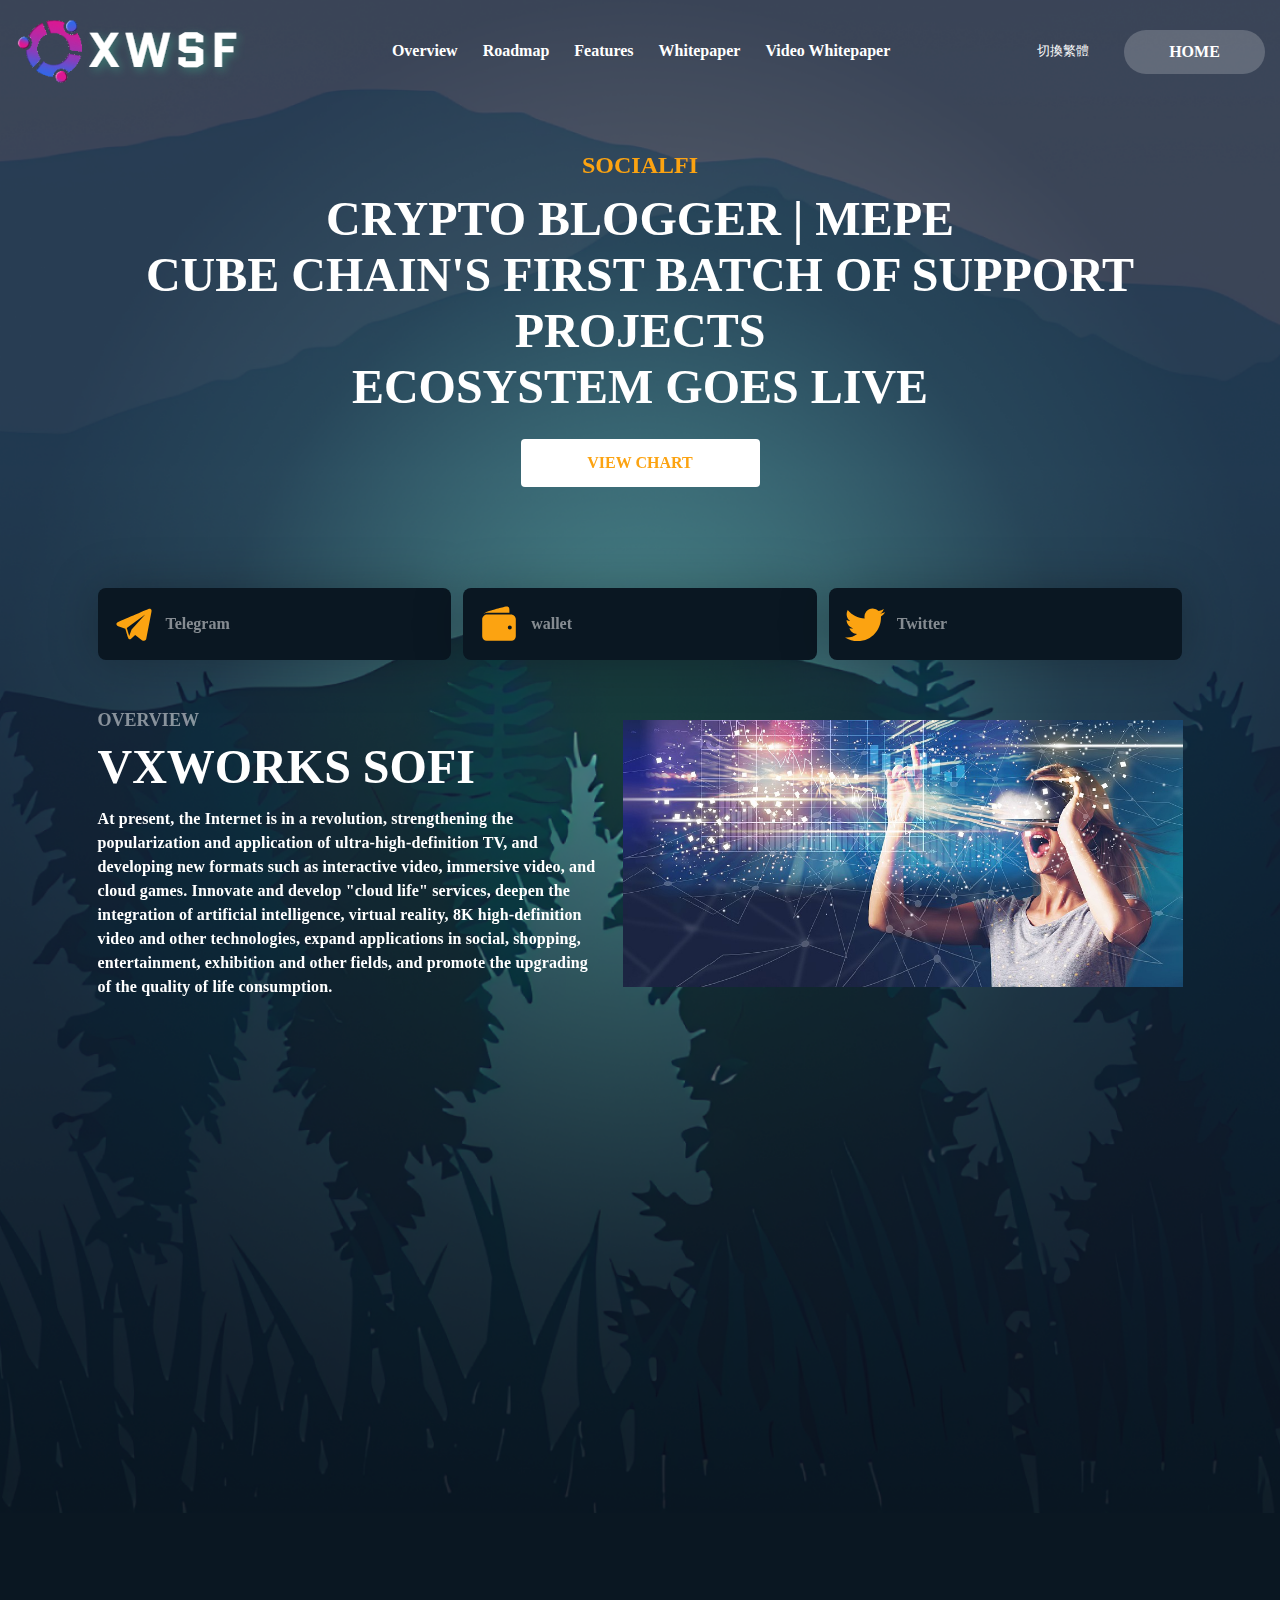
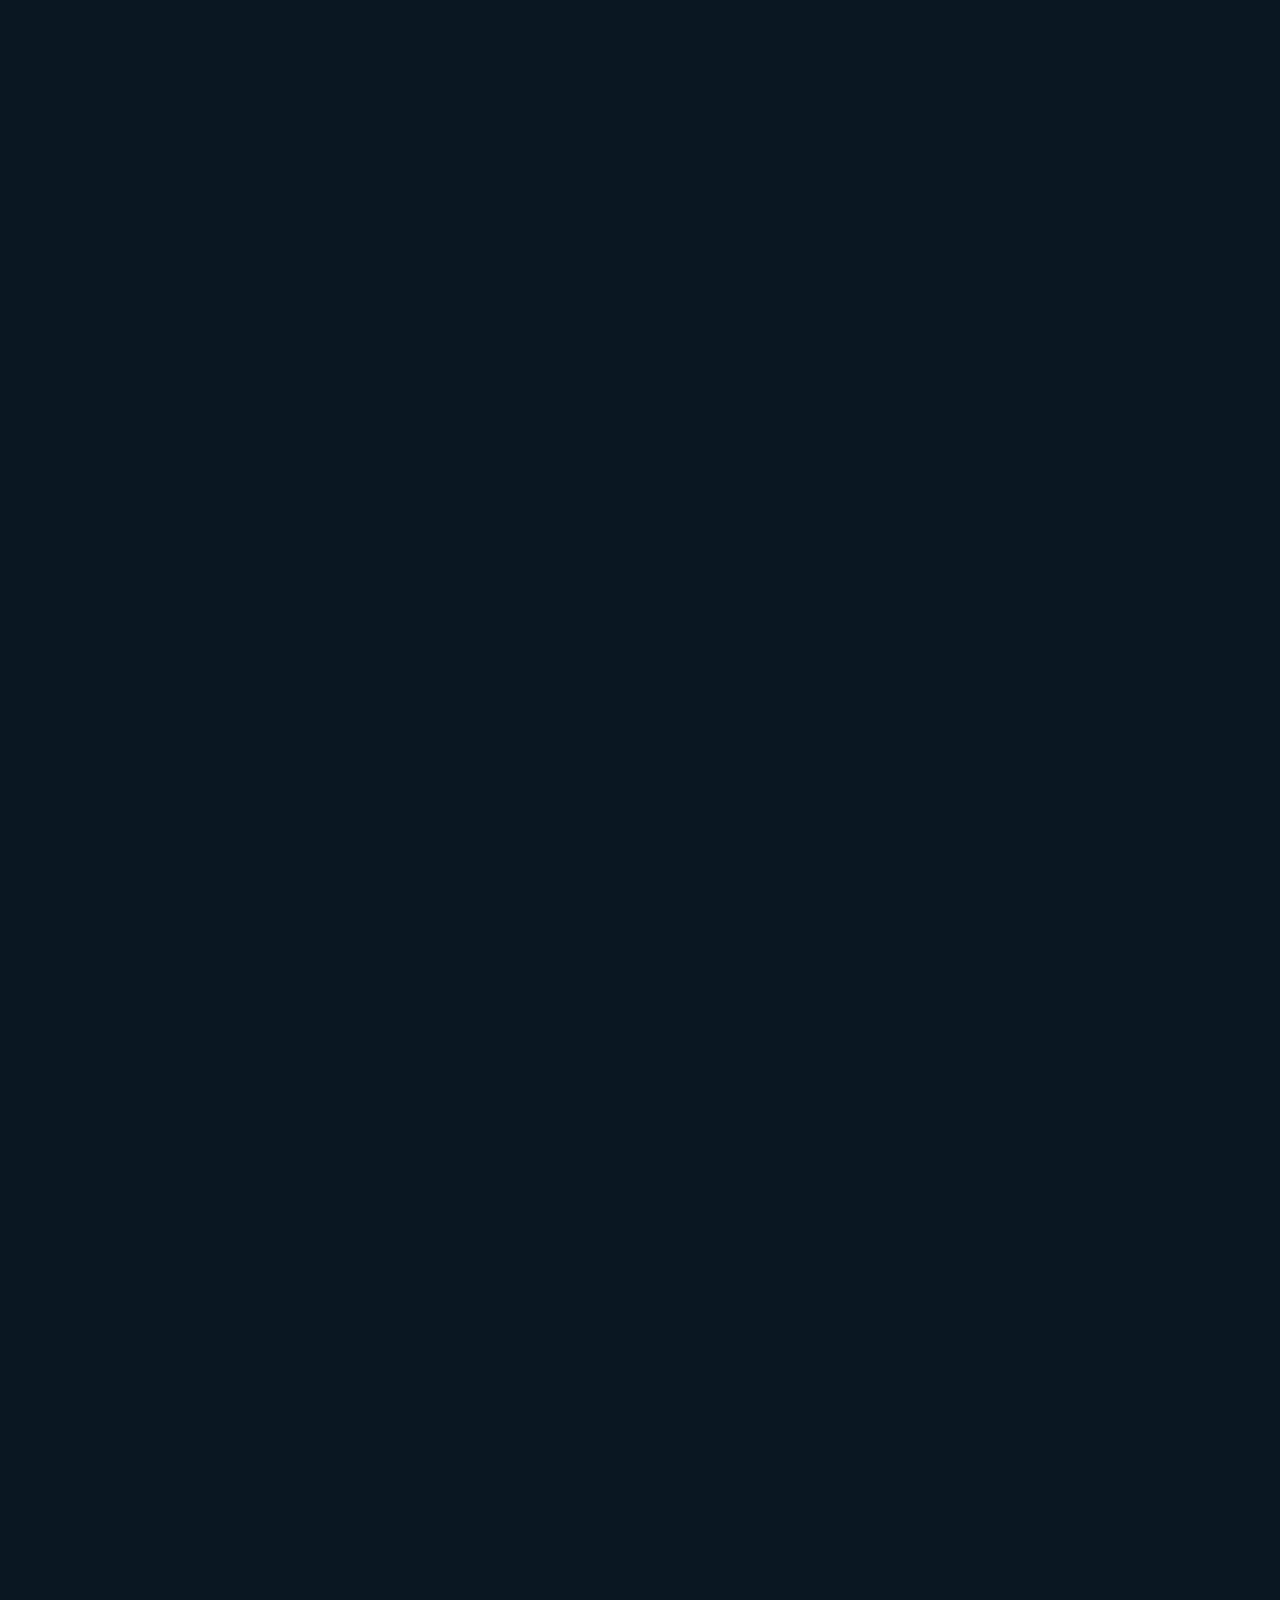
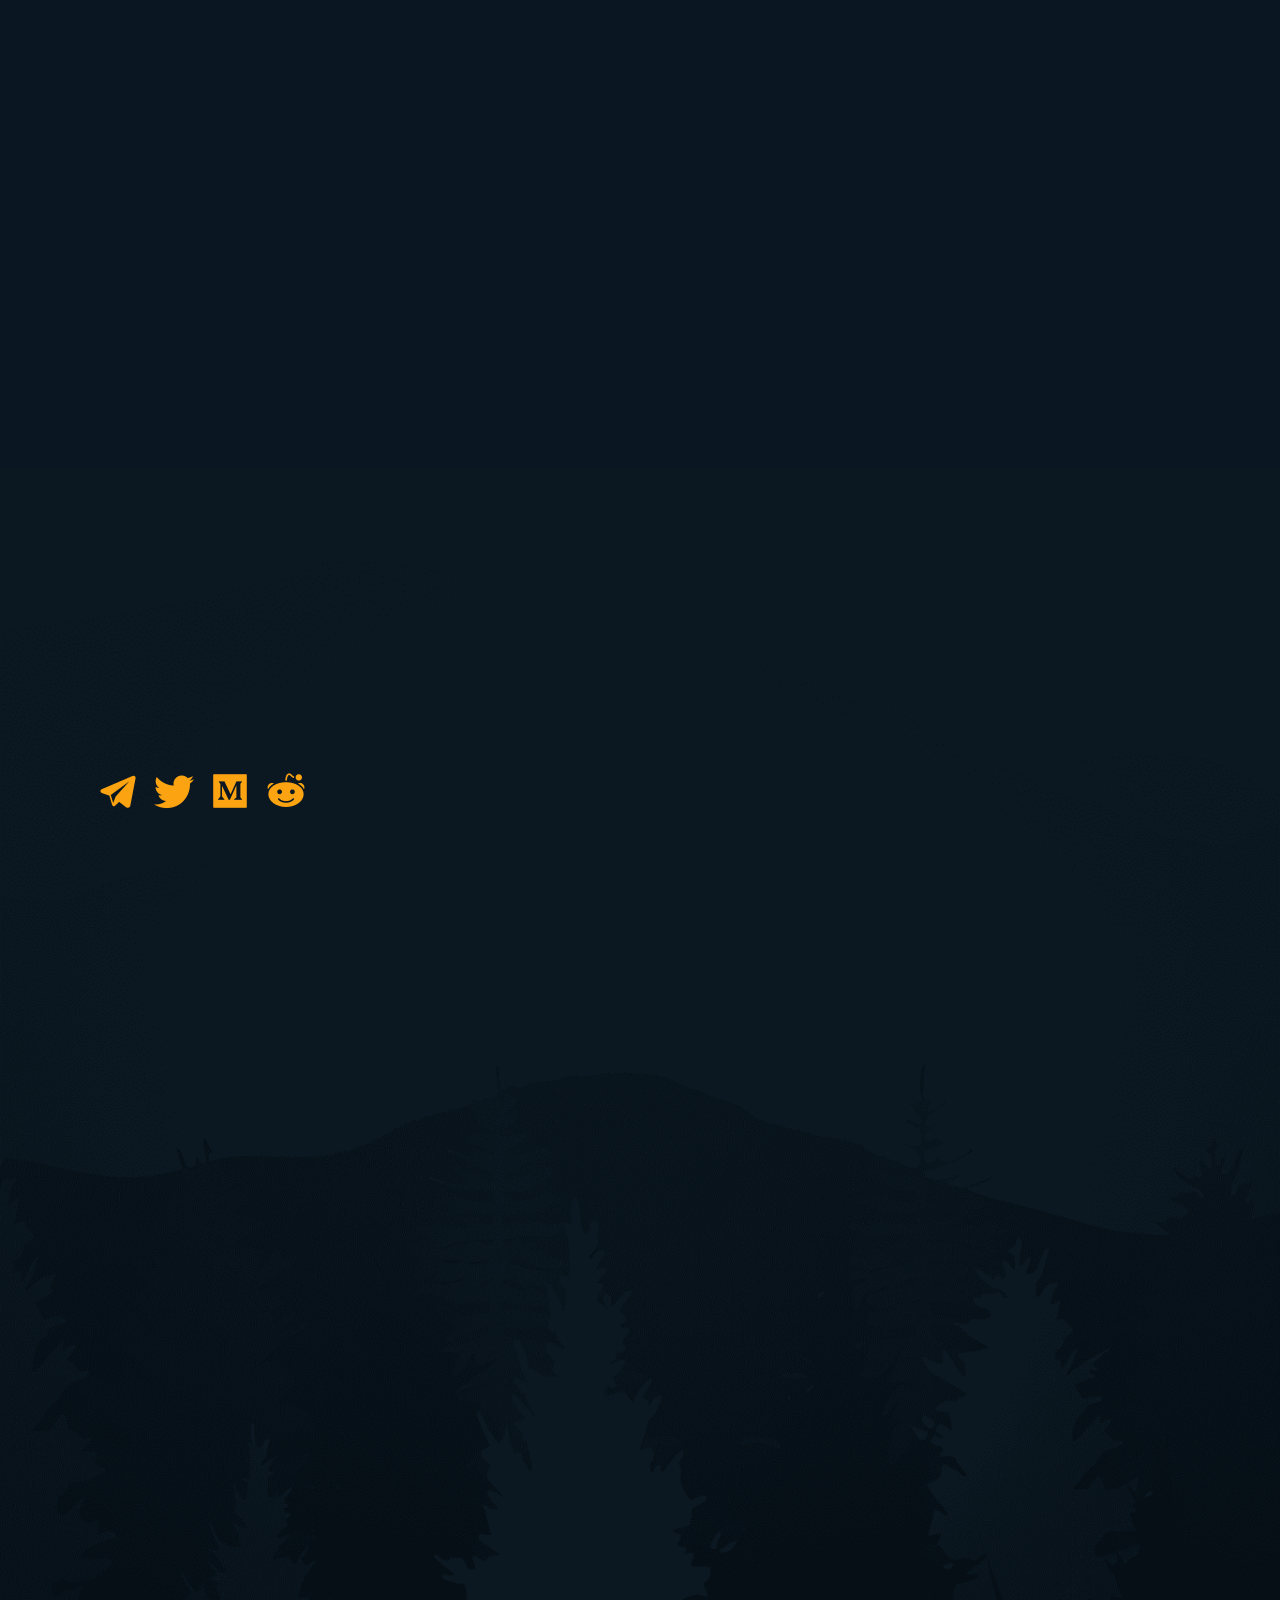
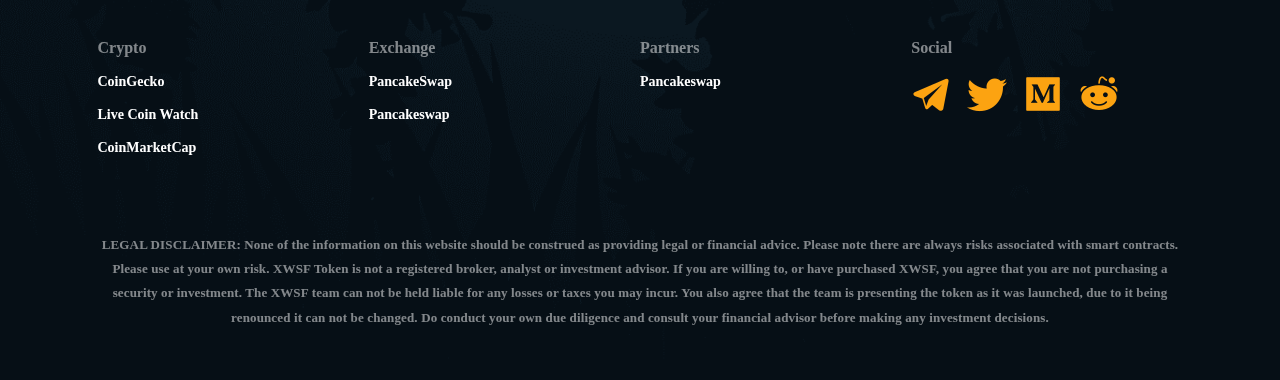
==== commit 66e49aeb: "Update index.html" ====
--- a/index.html
+++ b/index.html
@@ -1,487 +1,487 @@
-<!doctype html>
-<html lang="zh">
-<head>
-	<meta charset="utf-8">
-	<title>VxWorks SoFi</title>
-	<meta name="keywords" content="English">
-	<meta name="description" content="English">
-	<meta name="viewport" content="width=device-width,initial-scale=1,minimum-scale=1,maximum-scale=1,shrink-to-fit=no">
-		<link rel="stylesheet" href="static/css/animate.css">
-
-	<link rel="stylesheet" href="static/css/font-awesome.min.css">
-	<link rel="stylesheet" href="static/css/aoyun.css" >
-	<link rel="stylesheet" href="static/css/swiper.min.css">
-	
-	
-	<link rel="shortcut icon" href="/favicon.ico" type="image/x-icon">
-
-	  <link href="static/css/main.css" rel="stylesheet" type="text/css">
-    <link href="static/css/aos.css" rel="stylesheet">
-
-</head>
+<!doctype html>
+<html lang="zh">
+<head>
+	<meta charset="utf-8">
+	<title>VxWorks SoFi</title>
+	<meta name="keywords" content="English">
+	<meta name="description" content="English">
+	<meta name="viewport" content="width=device-width,initial-scale=1,minimum-scale=1,maximum-scale=1,shrink-to-fit=no">
+		<link rel="stylesheet" href="static/css/animate.css">
+
+	<link rel="stylesheet" href="static/css/font-awesome.min.css">
+	<link rel="stylesheet" href="static/css/aoyun.css" >
+	<link rel="stylesheet" href="static/css/swiper.min.css">
+	
+	
+	<link rel="shortcut icon" href="/favicon.ico" type="image/x-icon">
+
+	  <link href="static/css/main.css" rel="stylesheet" type="text/css">
+    <link href="static/css/aos.css" rel="stylesheet">
+
+</head>
 <body>
-<!-- TOP -->
-    <div class="wrapper">
-      <header class="header">
-        <div class="container"><a class="logo" href="/"><img src="static/picture/1646122881940448.png" alt="Logo"></a>
-          <div class="nav-wrap js-nav">
-            <nav class="nav">
-              <ul>
-			  
-			  
-                <li><a class="scroll-link" href="/">Overview</a></li>
-	
-			  
-			  
-                <li><a class="scroll-link" href="/#roadmap">Roadmap</a></li>
-				
-			  
-			  
-                <li><a class="scroll-link" href="/#faq">Features</a></li>
-	
-
-			  
-			  
-                <li><a class="scroll-link" href="file/SocialFi_V1.0.pdf">Whitepaper</a></li>
-	
-
-			  
-			  
-                <li><a class="scroll-link" href="">Video Whitepaper</a></li>
-					
-
-              </ul>
-            </nav>
-          </div>
-		  
-		  <div class="qhzyw"><a href="ZH.html">切換繁體</a>
-</div>
-		  
-		  
-          <div class="header-btn">
-            <a href="#"><button class="btn secondary" type="button">HOME</button></a>
-          </div>
-          <div class="burger js-burger"> <span> </span><span> </span><span></span></div>
-        </div>
-      </header>
-
-
-
-      <main class="main">
-        <section class="intro-section">
-          <div class="container">
-            <div class="intro" data-aos-duration="1300" data-aos="fade-up">
-              <div class="intro__logo"><img src="" alt=""></div>
-              <h4 class="intro__title">SOCIALFI</h4>
-              <h1 class="section-title">Crypto Blogger | MEPE <br>March 05, 2022 08:00 AM US Time <br>  Ecosystem Goes Live </h1><a class="btn primary" href="#">View chart</a>
-            </div>
-            <div class="card-wrap" data-aos-duration="1300" data-aos="fade-up">
-			<a class="card" href="">
-                <div class="card__wrap"> 
-                  <div class="card__img"> <img src="static/picture/icon-teleg.svg" alt=""></div>
-                  <h5 class="card__title"><span>Telegram</span></h5>
-                </div></a>
-				<a class="card" href="#">
-                <div class="card__wrap"> 
-                  <div class="card__img"> <img src="static/picture/icon-wallet.svg" alt=""></div>
-                  <h5 class="card__title"><span>wallet</span></h5>
-                </div></a>
-				<a class="card" href="">
-                <div class="card__wrap"> 
-                  <div class="card__img"> <img src="static/picture/icon-twit.svg" alt=""></div>
-                  <h5 class="card__title"><span>Twitter</span></h5>
-                </div></a></div>
-          </div>
-        </section>
-		
-		
-		
-		
-        <section class="about-section">
-          <div class="container"> 
-            <div class="about-wrap"> 
-              <div class="about-col" data-aos-duration="1300" data-aos="fade-right"> 
-                <h4 class="section-subtitle left">Overview</h4>
-                <h2 class="section-title left">VxWorks SoFi</h2>
-                <p class="main-text">At present, the Internet is in a revolution, strengthening the popularization and application of ultra-high-definition TV, and developing new formats such as interactive video, immersive video, and cloud games. Innovate and develop &quot;cloud life&quot; services, deepen the integration of artificial intelligence, virtual reality, 8K high-definition video and other technologies, expand applications in social, shopping, entertainment, exhibition and other fields, and promote the upgrading of the quality of life consumption.</p>
-              </div>
-              <div class="about-img" data-aos-duration="1300" data-aos="fade-left"><img src="static/picture/1645516776894585.jpg" alt=""></div>
-            </div>
-          </div>
-        </section>
-		
-		 
-		
-        <section class="shop-section">
-          <div class="container"> 
-		  
-		  
-            <h2 class="section-title" data-aos-duration="1300" data-aos="fade-up">Introduction of XWSF</h2>
-			
-			
-            <div class="shop-wrap" data-aos-duration="1300" data-aos="fade-up"> 
-			
-			
-			
-              <div class="card card_shop">
-                <div class="card__wrap"> 
-                  <div class="card__img"> <img src="static/picture/1645342287729481.png" alt=""></div>
-                  <h5 class="card__title">Unruggable</h5>
-                  <p class="card__text">Liquidity is locked in PancakeSwap and ownership of the contract will be transferred to the gaming contract address</p>
-                </div>
-              </div>
-
-
-
-			
-			
-              <div class="card card_shop">
-                <div class="card__wrap"> 
-                  <div class="card__img"> <img src="static/picture/1645342407643122.png" alt=""></div>
-                  <h5 class="card__title">Liquidity</h5>
-                  <p class="card__text">Every transaction will be taxed 3% which will be locked forever in the liquidity pool.</p>
-                </div>
-              </div>
-
-
-
-			
-			
-              <div class="card card_shop">
-                <div class="card__wrap"> 
-                  <div class="card__img"> <img src="static/picture/1645342438955990.png" alt=""></div>
-                  <h5 class="card__title">Safe Auto-Hunting</h5>
-                  <p class="card__text">2% of all transactions are distributed to holders. Watch your wallet climb the minute you begin holding</p>
-                </div>
-              </div>
-
-
-
-			
-			
-              <div class="card card_shop">
-                <div class="card__wrap"> 
-                  <div class="card__img"> <img src="static/picture/1645342468511730.png" alt=""></div>
-                  <h5 class="card__title">100% Decentralized Hunting</h5>
-                  <p class="card__text">Liquidity is locked in Pancakeswap and ownership of XWSF token is community led and managed by volunteers, since ownership has been burned and launch was completely seeded as liquidity.</p>
-                </div>
-              </div>
-
-
-
-			
-			
-              <div class="card card_shop">
-                <div class="card__wrap"> 
-                  <div class="card__img"> <img src="static/picture/1645342486436664.png" alt=""></div>
-                  <h5 class="card__title">Continuously Rising Price Floor</h5>
-                  <p class="card__text">3% of every transaction is locked as liquidity in the Pancakeswap XWSF/BNB pool, creating an ever rising price floor</p>
-                </div>
-              </div>
-
-
-
-			
-			
-              <div class="card card_shop">
-                <div class="card__wrap"> 
-                  <div class="card__img"> <img src="static/picture/1645342501878448.png" alt=""></div>
-                  <h5 class="card__title">Whale Hunting</h5>
-                  <p class="card__text">No wallet holds more than 2% of token supply and no transaction can involve more than 10 trillion tokens.</p>
-                </div>
-              </div>
-
-
-
-
-
-
-            </div>
-          </div>
-        </section>
-		
-		
-		
-		
-        <section class="tokenomics-section" id="tokenomics">
-          <div class="container">
-            <h2 class="section-title capit" data-aos-duration="1300" data-aos="fade-up">Economic Model</h2>
-            <div class="chart-img" data-aos-duration="1300" data-aos="fade-up"><img src="static/picture/ZLEN.png" alt=""></div>
-            <div class="tokenomics-img" data-aos-duration="1300" data-aos="fade-up"><img src="static/picture/1645516814654366.png" alt=""></div>
-            <div class="tokenomics-wrap">
-              <div class="tokenomics-col" data-aos-duration="1300" data-aos="fade-right"> 
-                <p class="main-text">XWSF, as WEB3.0 following the technological social creator change of DiFi-GeFi-SoFi, XWSF is SocialFi&#039;s virtual social creator---token token---XWSF has a total circulation of 600 million pieces, All are written into encrypted blockchain smart contracts. The virtual avatar of the ecological encryption blogger in MEPE can independently choose to upload different content to participate in the confirmation of NFT rights, and conduct transactions to obtain rewards.</p>
-              </div>
-              <div class="tokenomics-col" data-aos-duration="1300" data-aos="fade-left">
-                <ul class="tokenomics-list"> 
-                  <li class="tokenomics-list__item">• Content + social is the cornerstone of the SocialFi project&#039;s survival.</li>
-                  <li class="tokenomics-list__item"> <span>• An economic system with XWSF as the core !!</span></li>
-                  <li class="tokenomics-list__item"> <span>• %100 Decentralized organizational structure !!</span></li>
-                </ul>
-              </div>
-            </div>
-          </div>
-        </section>
-		
-		
-		
-		
-		
-		
-		
-        <section class="road-section" id="roadmap">
-          <div class="container">
-		  
-		  
-            <h4 class="section-subtitle" data-aos-duration="1300" data-aos="fade-up">MEPE</h4>
-            <h2 class="section-title" data-aos-duration="1300" data-aos="fade-up">ROAD-MAP</h2>
-			
-			
-            <div class="roads-wrap" data-aos-duration="1300" data-aos="fade-up">
-              <div class="progress-wrap"> 
-                <div class="progress-bar"></div>
-              </div>
-              <ul class="roads-list">
-			  
-			  
-                <li class="card card_road active">
-                  <div class="card__wrap"> 
-                    <div class="card__img"> <img src="static/picture/1645342552660867.png" alt=""></div>
-                    <h5 class="card__title">Website And Social Media Releases</h5>
-                  </div>
-                </li>
-
-			  
-                <li class="card card_road active">
-                  <div class="card__wrap"> 
-                    <div class="card__img"> <img src="static/picture/1645342564850793.png" alt=""></div>
-                    <h5 class="card__title">Pancakeswap Listing</h5>
-                  </div>
-                </li>
-
-			  
-                <li class="card card_road active">
-                  <div class="card__wrap"> 
-                    <div class="card__img"> <img src="static/picture/1645342589394928.png" alt=""></div>
-                    <h5 class="card__title">First Audit</h5>
-                  </div>
-                </li>
-
-				
-			
-				
-                <li class="card card_road">
-                  <div class="card__wrap"> 
-                    <div class="card__img"> <img src="static/picture/1645342597492421.png" alt=""></div>
-                    <h5 class="card__title">CoinGecko Listing</h5>
-                  </div>
-                </li>
-				
-                <li class="card card_road">
-                  <div class="card__wrap"> 
-                    <div class="card__img"> <img src="static/picture/1645342605792924.png" alt=""></div>
-                    <h5 class="card__title">CoinMarketCap Listing</h5>
-                  </div>
-                </li>
-				
-                <li class="card card_road">
-                  <div class="card__wrap"> 
-                    <div class="card__img"> <img src="static/picture/1645342613806210.png" alt=""></div>
-                    <h5 class="card__title">Partnership Announcements</h5>
-                  </div>
-                </li>
-				
-                <li class="card card_road">
-                  <div class="card__wrap"> 
-                    <div class="card__img"> <img src="static/picture/1645342620873057.png" alt=""></div>
-                    <h5 class="card__title">Second Audit</h5>
-                  </div>
-                </li>
-				
-                <li class="card card_road">
-                  <div class="card__wrap"> 
-                    <div class="card__img"> <img src="static/picture/1645342627979465.png" alt=""></div>
-                    <h5 class="card__title">Immersive Experience</h5>
-                  </div>
-                </li>
-				
-                <li class="card card_road">
-                  <div class="card__wrap"> 
-                    <div class="card__img"> <img src="static/picture/1645342635546390.png" alt=""></div>
-                    <h5 class="card__title">Donation Campaign</h5>
-                  </div>
-                </li>
-				
-                <li class="card card_road">
-                  <div class="card__wrap"> 
-                    <div class="card__img"> <img src="static/picture/1645342643639107.png" alt=""></div>
-                    <h5 class="card__title">XWSF Listing</h5>
-                  </div>
-                </li>
-				
-                <li class="card card_road">
-                  <div class="card__wrap"> 
-                    <div class="card__img"> <img src="static/picture/1645342650493680.png" alt=""></div>
-                    <h5 class="card__title">Metaverse entity application</h5>
-                  </div>
-                </li>
-				
-                <li class="card card_road">
-                  <div class="card__wrap"> 
-                    <div class="card__img"> <img src="static/picture/1645342657749469.png" alt=""></div>
-                    <h5 class="card__title">XWSF IPO listing</h5>
-                  </div>
-                </li>
-				
-                <li class="card card_road">
-                  <div class="card__wrap"> 
-                    <div class="card__img"> <img src="static/picture/1645342666663260.png" alt=""></div>
-                    <h5 class="card__title">XWSF  Metaverse ecology</h5>
-                  </div>
-                </li>
-
-              </ul>
-            </div>
-          </div>
-        </section>
-		
-		
-		
-        <section class="partners-section">
-          <div class="container">
-            <h2 class="section-title" data-aos-duration="1300" data-aos="fade-up">JOIN US ON</h2>
-              <div class="social"> <center>
-                <div class="social__wrap">
-                    <a class="social__link" href="" target="_blank"><img src="static/picture/1645341411954827.png" alt=""></a>
-                    <a class="social__link" href="" target="_blank"><img src="static/picture/1645341415649069.png" alt=""></a>
-                    <a class="social__link" href="" target="_blank"><img src="static/picture/1645341420388854.png" alt=""></a>
-                    <a class="social__link" href="" target="_blank"><img src="static/picture/1645341422480127.png" alt=""></a></div>
-              </div></center>
-          </div>
-        </section>
-		
-		
-		
-		
-        <section class="faq-section" id="faq">
-          <div class="container">
-            <div class="faq-wrap"> 
-			
-			
-			
-              <div class="faq-img" data-aos-duration="1300" data-aos="fade-right"><img src="static/picture/1645516833996413.jpg" alt=""></div>
-			  
-			  
-			  
-              <div class="faq-col" data-aos-duration="1300" data-aos="fade-up"> 
-				  
-                <h4 class="section-subtitle left" data-aos-duration="1300" data-aos="fade-up"> FAQ</h4>
-                <h2 class="section-title left" data-aos-duration="1300" data-aos="fade-up"> FREQUENTLY ASKED QUESTIONS</h2>
-				
-				
-                <div class="accordion">
-				
-				
-                  <div class="accordion__item">
-                    <h3>How to join a super node？</h3>
-                    <div class="accordion__content">
-                      <p><p><span style="font-size: 14px;"></span>Stay tuned for the latest official announcement.<span style="font-size: 14px;"></span></p><p><br/></p><p><br/></p></p>
-                    </div>
-                  </div>
-				
-                  <div class="accordion__item">
-                    <h3>Why do I get an error when I try to buy or sell on Pancakeswap?</h3>
-                    <div class="accordion__content">
-                      <p><p>During times of high trade volume, prices will fluctuate greatly and may lead to an error. To account for this, you must increase the slippage. Set %13-14 slippage for buy.</p></p>
-                    </div>
-                  </div>
-				
-                  <div class="accordion__item">
-                    <h3>How do I stake INSF?</h3>
-                    <div class="accordion__content">
-                      <p><p>Members will be stake INSF on Pancakeswap</p></p>
-                    </div>
-                  </div>
-				
-                  <div class="accordion__item">
-                    <h3>What is the APY or APR from INSF auto-hunting?</h3>
-                    <div class="accordion__content">
-                      <p><p>APY will be shown on INSF website</p></p>
-                    </div>
-                  </div>
-				
-                  <div class="accordion__item">
-                    <h3>What kind of marketing will be done for INSF?</h3>
-                    <div class="accordion__content">
-                      <p><p>INSF works with some influencers, legit crypto pages, gives airdrops</p></p>
-                    </div>
-                  </div>
-
-
-
-                </div>
-              </div>
-            </div>
-          </div>
-        </section>
-      </main>
-  
-
-      <footer class="footer">
-        <div class="container">
-          <div class="footer-row"> 
-            <div class="footer-col"> 
-              <h3 class="footer-title">Crypto</h3>
-              <div class="footer-nav">
-                <ul> 
-                  <li><a href="#">CoinGecko</a></li>
-                  <li><a href="#">Live Coin Watch</a></li>
-                  <li><a href="#">CoinMarketCap</a></li>
-                </ul>
-              </div>
-            </div>
-            <div class="footer-col">
-              <h3 class="footer-title">Exchange</h3>
-              <div class="footer-nav">
-                <ul> 
-                  <li><a href="#">PancakeSwap</a> </li>
-                  <li><a href="#">Pancakeswap</a></li>
-                </ul>
-              </div>
-            </div>
-            <div class="footer-col">
-              <h3 class="footer-title">Partners</h3>
-              <div class="footer-nav">
-                <ul> 
-                  <li> <a href="#">Pancakeswap</a></li>
-                </ul>
-              </div>
-            </div>
-            <div class="footer-col">
-              <h3 class="footer-title">Social</h3>
-              <div class="social"> 
-                <div class="social__wrap">
-				
-				
-				<a class="social__link" href="" target="_blank"><img src="static/picture/1645341411954827.png" alt=""></a>
-                    <a class="social__link" href="" target="_blank"><img src="static/picture/1645341415649069.png" alt=""></a>
-                    <a class="social__link" href="" target="_blank"><img src="static/picture/1645341420388854.png" alt=""></a>
-                    <a class="social__link" href="" target="_blank"><img src="static/picture/1645341422480127.png" alt=""></a>
-</div>
-              </div>
-            </div>
-          </div>
-          <p class="footer-text">LEGAL DISCLAIMER: None of the information on this website should be construed as providing legal or financial advice. Please note there are always risks associated with smart contracts. Please use at your own risk. XWSF Token is not a registered broker, analyst or investment advisor. If you are willing to, or have purchased XWSF, you agree that you are not purchasing a security or investment. The XWSF team can not be held liable for any losses or taxes you may incur. You also agree that the team is presenting the token as it was launched, due to it being renounced it can not be changed. Do conduct your own due diligence and consult your financial advisor before making any investment decisions.</p>
-        </div>
-      </footer>
-    </div>
-<script src="static/js/popper.min.js"></script>
-<script src="static/js/bootstrap.min.js"></script>
-<script src="static/js/wow.min.js"></script>
-<script src="static/js/aoyun.js"></script>
-    <script src="static/js/jquery.min.js"></script>
-    <script src="static/js/aos.js"></script>
+<!-- TOP -->
+    <div class="wrapper">
+      <header class="header">
+        <div class="container"><a class="logo" href="/"><img src="static/picture/1646122881940448.png" alt="Logo"></a>
+          <div class="nav-wrap js-nav">
+            <nav class="nav">
+              <ul>
+			  
+			  
+                <li><a class="scroll-link" href="/">Overview</a></li>
+	
+			  
+			  
+                <li><a class="scroll-link" href="/#roadmap">Roadmap</a></li>
+				
+			  
+			  
+                <li><a class="scroll-link" href="/#faq">Features</a></li>
+	
+
+			  
+			  
+                <li><a class="scroll-link" href="file/SocialFi_V1.0.pdf">Whitepaper</a></li>
+	
+
+			  
+			  
+                <li><a class="scroll-link" href="">Video Whitepaper</a></li>
+					
+
+              </ul>
+            </nav>
+          </div>
+		  
+		  <div class="qhzyw"><a href="ZH.html">切換繁體</a>
+</div>
+		  
+		  
+          <div class="header-btn">
+            <a href="#"><button class="btn secondary" type="button">HOME</button></a>
+          </div>
+          <div class="burger js-burger"> <span> </span><span> </span><span></span></div>
+        </div>
+      </header>
+
+
+
+      <main class="main">
+        <section class="intro-section">
+          <div class="container">
+            <div class="intro" data-aos-duration="1300" data-aos="fade-up">
+              <div class="intro__logo"><img src="" alt=""></div>
+              <h4 class="intro__title">SOCIALFI</h4>
+              <h1 class="section-title">Crypto Blogger | MEPE <br>Cube Chain's first batch of support projects <br>  Ecosystem Goes Live </h1><a class="btn primary" href="#">View chart</a>
+            </div>
+            <div class="card-wrap" data-aos-duration="1300" data-aos="fade-up">
+			<a class="card" href="">
+                <div class="card__wrap"> 
+                  <div class="card__img"> <img src="static/picture/icon-teleg.svg" alt=""></div>
+                  <h5 class="card__title"><span>Telegram</span></h5>
+                </div></a>
+				<a class="card" href="#">
+                <div class="card__wrap"> 
+                  <div class="card__img"> <img src="static/picture/icon-wallet.svg" alt=""></div>
+                  <h5 class="card__title"><span>wallet</span></h5>
+                </div></a>
+				<a class="card" href="">
+                <div class="card__wrap"> 
+                  <div class="card__img"> <img src="static/picture/icon-twit.svg" alt=""></div>
+                  <h5 class="card__title"><span>Twitter</span></h5>
+                </div></a></div>
+          </div>
+        </section>
+		
+		
+		
+		
+        <section class="about-section">
+          <div class="container"> 
+            <div class="about-wrap"> 
+              <div class="about-col" data-aos-duration="1300" data-aos="fade-right"> 
+                <h4 class="section-subtitle left">Overview</h4>
+                <h2 class="section-title left">VxWorks SoFi</h2>
+                <p class="main-text">At present, the Internet is in a revolution, strengthening the popularization and application of ultra-high-definition TV, and developing new formats such as interactive video, immersive video, and cloud games. Innovate and develop &quot;cloud life&quot; services, deepen the integration of artificial intelligence, virtual reality, 8K high-definition video and other technologies, expand applications in social, shopping, entertainment, exhibition and other fields, and promote the upgrading of the quality of life consumption.</p>
+              </div>
+              <div class="about-img" data-aos-duration="1300" data-aos="fade-left"><img src="static/picture/1645516776894585.jpg" alt=""></div>
+            </div>
+          </div>
+        </section>
+		
+		 
+		
+        <section class="shop-section">
+          <div class="container"> 
+		  
+		  
+            <h2 class="section-title" data-aos-duration="1300" data-aos="fade-up">Introduction of XWSF</h2>
+			
+			
+            <div class="shop-wrap" data-aos-duration="1300" data-aos="fade-up"> 
+			
+			
+			
+              <div class="card card_shop">
+                <div class="card__wrap"> 
+                  <div class="card__img"> <img src="static/picture/1645342287729481.png" alt=""></div>
+                  <h5 class="card__title">Unruggable</h5>
+                  <p class="card__text">Liquidity is locked in PancakeSwap and ownership of the contract will be transferred to the gaming contract address</p>
+                </div>
+              </div>
+
+
+
+			
+			
+              <div class="card card_shop">
+                <div class="card__wrap"> 
+                  <div class="card__img"> <img src="static/picture/1645342407643122.png" alt=""></div>
+                  <h5 class="card__title">Liquidity</h5>
+                  <p class="card__text">Every transaction will be taxed 3% which will be locked forever in the liquidity pool.</p>
+                </div>
+              </div>
+
+
+
+			
+			
+              <div class="card card_shop">
+                <div class="card__wrap"> 
+                  <div class="card__img"> <img src="static/picture/1645342438955990.png" alt=""></div>
+                  <h5 class="card__title">Safe Auto-Hunting</h5>
+                  <p class="card__text">2% of all transactions are distributed to holders. Watch your wallet climb the minute you begin holding</p>
+                </div>
+              </div>
+
+
+
+			
+			
+              <div class="card card_shop">
+                <div class="card__wrap"> 
+                  <div class="card__img"> <img src="static/picture/1645342468511730.png" alt=""></div>
+                  <h5 class="card__title">100% Decentralized Hunting</h5>
+                  <p class="card__text">Liquidity is locked in Pancakeswap and ownership of XWSF token is community led and managed by volunteers, since ownership has been burned and launch was completely seeded as liquidity.</p>
+                </div>
+              </div>
+
+
+
+			
+			
+              <div class="card card_shop">
+                <div class="card__wrap"> 
+                  <div class="card__img"> <img src="static/picture/1645342486436664.png" alt=""></div>
+                  <h5 class="card__title">Continuously Rising Price Floor</h5>
+                  <p class="card__text">3% of every transaction is locked as liquidity in the Pancakeswap XWSF/BNB pool, creating an ever rising price floor</p>
+                </div>
+              </div>
+
+
+
+			
+			
+              <div class="card card_shop">
+                <div class="card__wrap"> 
+                  <div class="card__img"> <img src="static/picture/1645342501878448.png" alt=""></div>
+                  <h5 class="card__title">Whale Hunting</h5>
+                  <p class="card__text">No wallet holds more than 2% of token supply and no transaction can involve more than 10 trillion tokens.</p>
+                </div>
+              </div>
+
+
+
+
+
+
+            </div>
+          </div>
+        </section>
+		
+		
+		
+		
+        <section class="tokenomics-section" id="tokenomics">
+          <div class="container">
+            <h2 class="section-title capit" data-aos-duration="1300" data-aos="fade-up">Economic Model</h2>
+            <div class="chart-img" data-aos-duration="1300" data-aos="fade-up"><img src="static/picture/ZLEN.png" alt=""></div>
+            <div class="tokenomics-img" data-aos-duration="1300" data-aos="fade-up"><img src="static/picture/1645516814654366.png" alt=""></div>
+            <div class="tokenomics-wrap">
+              <div class="tokenomics-col" data-aos-duration="1300" data-aos="fade-right"> 
+                <p class="main-text">XWSF, as WEB3.0 following the technological social creator change of DiFi-GeFi-SoFi, XWSF is SocialFi&#039;s virtual social creator---token token---XWSF has a total circulation of 600 million pieces, All are written into encrypted blockchain smart contracts. The virtual avatar of the ecological encryption blogger in MEPE can independently choose to upload different content to participate in the confirmation of NFT rights, and conduct transactions to obtain rewards.</p>
+              </div>
+              <div class="tokenomics-col" data-aos-duration="1300" data-aos="fade-left">
+                <ul class="tokenomics-list"> 
+                  <li class="tokenomics-list__item">• Content + social is the cornerstone of the SocialFi project&#039;s survival.</li>
+                  <li class="tokenomics-list__item"> <span>• An economic system with XWSF as the core !!</span></li>
+                  <li class="tokenomics-list__item"> <span>• %100 Decentralized organizational structure !!</span></li>
+                </ul>
+              </div>
+            </div>
+          </div>
+        </section>
+		
+		
+		
+		
+		
+		
+		
+        <section class="road-section" id="roadmap">
+          <div class="container">
+		  
+		  
+            <h4 class="section-subtitle" data-aos-duration="1300" data-aos="fade-up">MEPE</h4>
+            <h2 class="section-title" data-aos-duration="1300" data-aos="fade-up">ROAD-MAP</h2>
+			
+			
+            <div class="roads-wrap" data-aos-duration="1300" data-aos="fade-up">
+              <div class="progress-wrap"> 
+                <div class="progress-bar"></div>
+              </div>
+              <ul class="roads-list">
+			  
+			  
+                <li class="card card_road active">
+                  <div class="card__wrap"> 
+                    <div class="card__img"> <img src="static/picture/1645342552660867.png" alt=""></div>
+                    <h5 class="card__title">Website And Social Media Releases</h5>
+                  </div>
+                </li>
+
+			  
+                <li class="card card_road active">
+                  <div class="card__wrap"> 
+                    <div class="card__img"> <img src="static/picture/1645342564850793.png" alt=""></div>
+                    <h5 class="card__title">Pancakeswap Listing</h5>
+                  </div>
+                </li>
+
+			  
+                <li class="card card_road active">
+                  <div class="card__wrap"> 
+                    <div class="card__img"> <img src="static/picture/1645342589394928.png" alt=""></div>
+                    <h5 class="card__title">First Audit</h5>
+                  </div>
+                </li>
+
+				
+			
+				
+                <li class="card card_road">
+                  <div class="card__wrap"> 
+                    <div class="card__img"> <img src="static/picture/1645342597492421.png" alt=""></div>
+                    <h5 class="card__title">CoinGecko Listing</h5>
+                  </div>
+                </li>
+				
+                <li class="card card_road">
+                  <div class="card__wrap"> 
+                    <div class="card__img"> <img src="static/picture/1645342605792924.png" alt=""></div>
+                    <h5 class="card__title">CoinMarketCap Listing</h5>
+                  </div>
+                </li>
+				
+                <li class="card card_road">
+                  <div class="card__wrap"> 
+                    <div class="card__img"> <img src="static/picture/1645342613806210.png" alt=""></div>
+                    <h5 class="card__title">Partnership Announcements</h5>
+                  </div>
+                </li>
+				
+                <li class="card card_road">
+                  <div class="card__wrap"> 
+                    <div class="card__img"> <img src="static/picture/1645342620873057.png" alt=""></div>
+                    <h5 class="card__title">Second Audit</h5>
+                  </div>
+                </li>
+				
+                <li class="card card_road">
+                  <div class="card__wrap"> 
+                    <div class="card__img"> <img src="static/picture/1645342627979465.png" alt=""></div>
+                    <h5 class="card__title">Immersive Experience</h5>
+                  </div>
+                </li>
+				
+                <li class="card card_road">
+                  <div class="card__wrap"> 
+                    <div class="card__img"> <img src="static/picture/1645342635546390.png" alt=""></div>
+                    <h5 class="card__title">Donation Campaign</h5>
+                  </div>
+                </li>
+				
+                <li class="card card_road">
+                  <div class="card__wrap"> 
+                    <div class="card__img"> <img src="static/picture/1645342643639107.png" alt=""></div>
+                    <h5 class="card__title">XWSF Listing</h5>
+                  </div>
+                </li>
+				
+                <li class="card card_road">
+                  <div class="card__wrap"> 
+                    <div class="card__img"> <img src="static/picture/1645342650493680.png" alt=""></div>
+                    <h5 class="card__title">Metaverse entity application</h5>
+                  </div>
+                </li>
+				
+                <li class="card card_road">
+                  <div class="card__wrap"> 
+                    <div class="card__img"> <img src="static/picture/1645342657749469.png" alt=""></div>
+                    <h5 class="card__title">XWSF IPO listing</h5>
+                  </div>
+                </li>
+				
+                <li class="card card_road">
+                  <div class="card__wrap"> 
+                    <div class="card__img"> <img src="static/picture/1645342666663260.png" alt=""></div>
+                    <h5 class="card__title">XWSF  Metaverse ecology</h5>
+                  </div>
+                </li>
+
+              </ul>
+            </div>
+          </div>
+        </section>
+		
+		
+		
+        <section class="partners-section">
+          <div class="container">
+            <h2 class="section-title" data-aos-duration="1300" data-aos="fade-up">JOIN US ON</h2>
+              <div class="social"> <center>
+                <div class="social__wrap">
+                    <a class="social__link" href="" target="_blank"><img src="static/picture/1645341411954827.png" alt=""></a>
+                    <a class="social__link" href="" target="_blank"><img src="static/picture/1645341415649069.png" alt=""></a>
+                    <a class="social__link" href="" target="_blank"><img src="static/picture/1645341420388854.png" alt=""></a>
+                    <a class="social__link" href="" target="_blank"><img src="static/picture/1645341422480127.png" alt=""></a></div>
+              </div></center>
+          </div>
+        </section>
+		
+		
+		
+		
+        <section class="faq-section" id="faq">
+          <div class="container">
+            <div class="faq-wrap"> 
+			
+			
+			
+              <div class="faq-img" data-aos-duration="1300" data-aos="fade-right"><img src="static/picture/1645516833996413.jpg" alt=""></div>
+			  
+			  
+			  
+              <div class="faq-col" data-aos-duration="1300" data-aos="fade-up"> 
+				  
+                <h4 class="section-subtitle left" data-aos-duration="1300" data-aos="fade-up"> FAQ</h4>
+                <h2 class="section-title left" data-aos-duration="1300" data-aos="fade-up"> FREQUENTLY ASKED QUESTIONS</h2>
+				
+				
+                <div class="accordion">
+				
+				
+                  <div class="accordion__item">
+                    <h3>How to join a super node？</h3>
+                    <div class="accordion__content">
+                      <p><p><span style="font-size: 14px;"></span>Stay tuned for the latest official announcement.<span style="font-size: 14px;"></span></p><p><br/></p><p><br/></p></p>
+                    </div>
+                  </div>
+				
+                  <div class="accordion__item">
+                    <h3>Why do I get an error when I try to buy or sell on Pancakeswap?</h3>
+                    <div class="accordion__content">
+                      <p><p>During times of high trade volume, prices will fluctuate greatly and may lead to an error. To account for this, you must increase the slippage. Set %13-14 slippage for buy.</p></p>
+                    </div>
+                  </div>
+				
+                  <div class="accordion__item">
+                    <h3>How do I stake INSF?</h3>
+                    <div class="accordion__content">
+                      <p><p>Members will be stake INSF on Pancakeswap</p></p>
+                    </div>
+                  </div>
+				
+                  <div class="accordion__item">
+                    <h3>What is the APY or APR from INSF auto-hunting?</h3>
+                    <div class="accordion__content">
+                      <p><p>APY will be shown on INSF website</p></p>
+                    </div>
+                  </div>
+				
+                  <div class="accordion__item">
+                    <h3>What kind of marketing will be done for INSF?</h3>
+                    <div class="accordion__content">
+                      <p><p>INSF works with some influencers, legit crypto pages, gives airdrops</p></p>
+                    </div>
+                  </div>
+
+
+
+                </div>
+              </div>
+            </div>
+          </div>
+        </section>
+      </main>
+  
+
+      <footer class="footer">
+        <div class="container">
+          <div class="footer-row"> 
+            <div class="footer-col"> 
+              <h3 class="footer-title">Crypto</h3>
+              <div class="footer-nav">
+                <ul> 
+                  <li><a href="#">CoinGecko</a></li>
+                  <li><a href="#">Live Coin Watch</a></li>
+                  <li><a href="#">CoinMarketCap</a></li>
+                </ul>
+              </div>
+            </div>
+            <div class="footer-col">
+              <h3 class="footer-title">Exchange</h3>
+              <div class="footer-nav">
+                <ul> 
+                  <li><a href="#">PancakeSwap</a> </li>
+                  <li><a href="#">Pancakeswap</a></li>
+                </ul>
+              </div>
+            </div>
+            <div class="footer-col">
+              <h3 class="footer-title">Partners</h3>
+              <div class="footer-nav">
+                <ul> 
+                  <li> <a href="#">Pancakeswap</a></li>
+                </ul>
+              </div>
+            </div>
+            <div class="footer-col">
+              <h3 class="footer-title">Social</h3>
+              <div class="social"> 
+                <div class="social__wrap">
+				
+				
+				<a class="social__link" href="" target="_blank"><img src="static/picture/1645341411954827.png" alt=""></a>
+                    <a class="social__link" href="" target="_blank"><img src="static/picture/1645341415649069.png" alt=""></a>
+                    <a class="social__link" href="" target="_blank"><img src="static/picture/1645341420388854.png" alt=""></a>
+                    <a class="social__link" href="" target="_blank"><img src="static/picture/1645341422480127.png" alt=""></a>
+</div>
+              </div>
+            </div>
+          </div>
+          <p class="footer-text">LEGAL DISCLAIMER: None of the information on this website should be construed as providing legal or financial advice. Please note there are always risks associated with smart contracts. Please use at your own risk. XWSF Token is not a registered broker, analyst or investment advisor. If you are willing to, or have purchased XWSF, you agree that you are not purchasing a security or investment. The XWSF team can not be held liable for any losses or taxes you may incur. You also agree that the team is presenting the token as it was launched, due to it being renounced it can not be changed. Do conduct your own due diligence and consult your financial advisor before making any investment decisions.</p>
+        </div>
+      </footer>
+    </div>
+<script src="static/js/popper.min.js"></script>
+<script src="static/js/bootstrap.min.js"></script>
+<script src="static/js/wow.min.js"></script>
+<script src="static/js/aoyun.js"></script>
+    <script src="static/js/jquery.min.js"></script>
+    <script src="static/js/aos.js"></script>
     <script src="static/js/app.js"></script>
-	
-</body>
-</html>+	
+</body>
+</html>
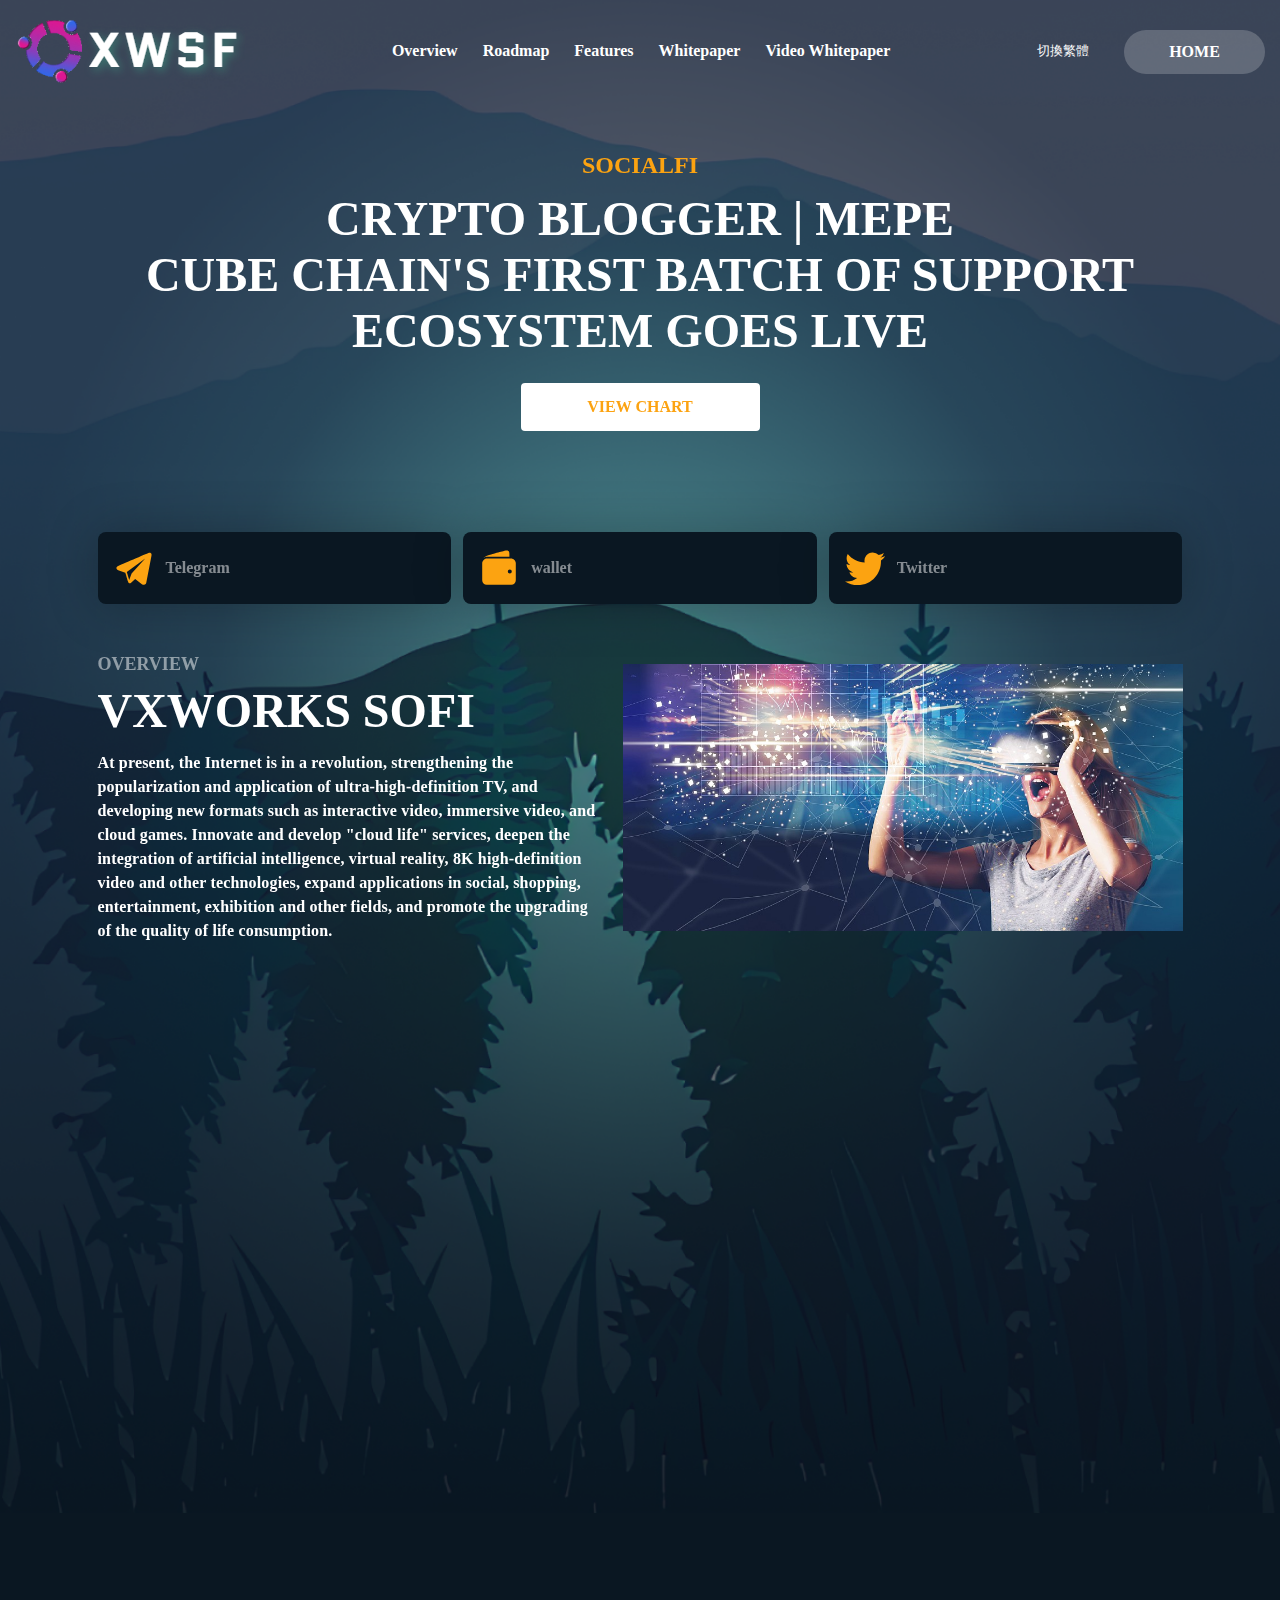
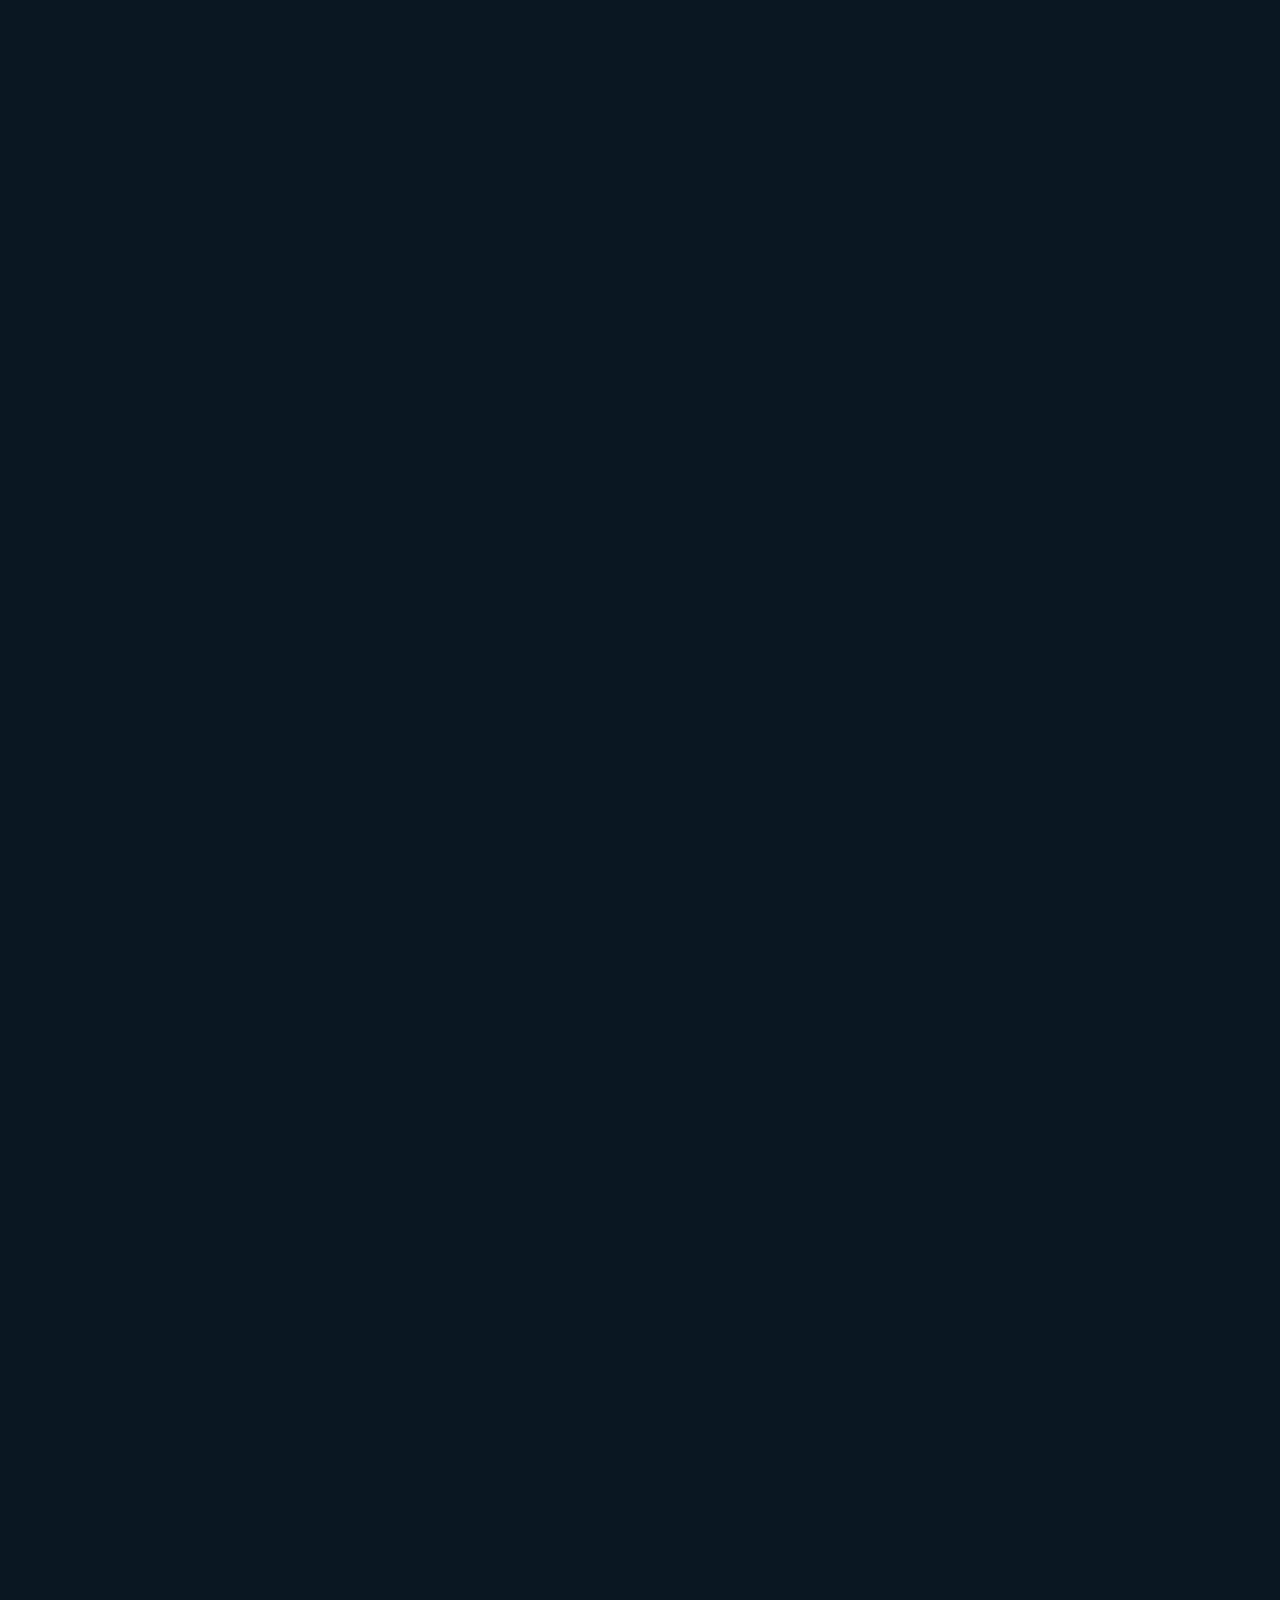
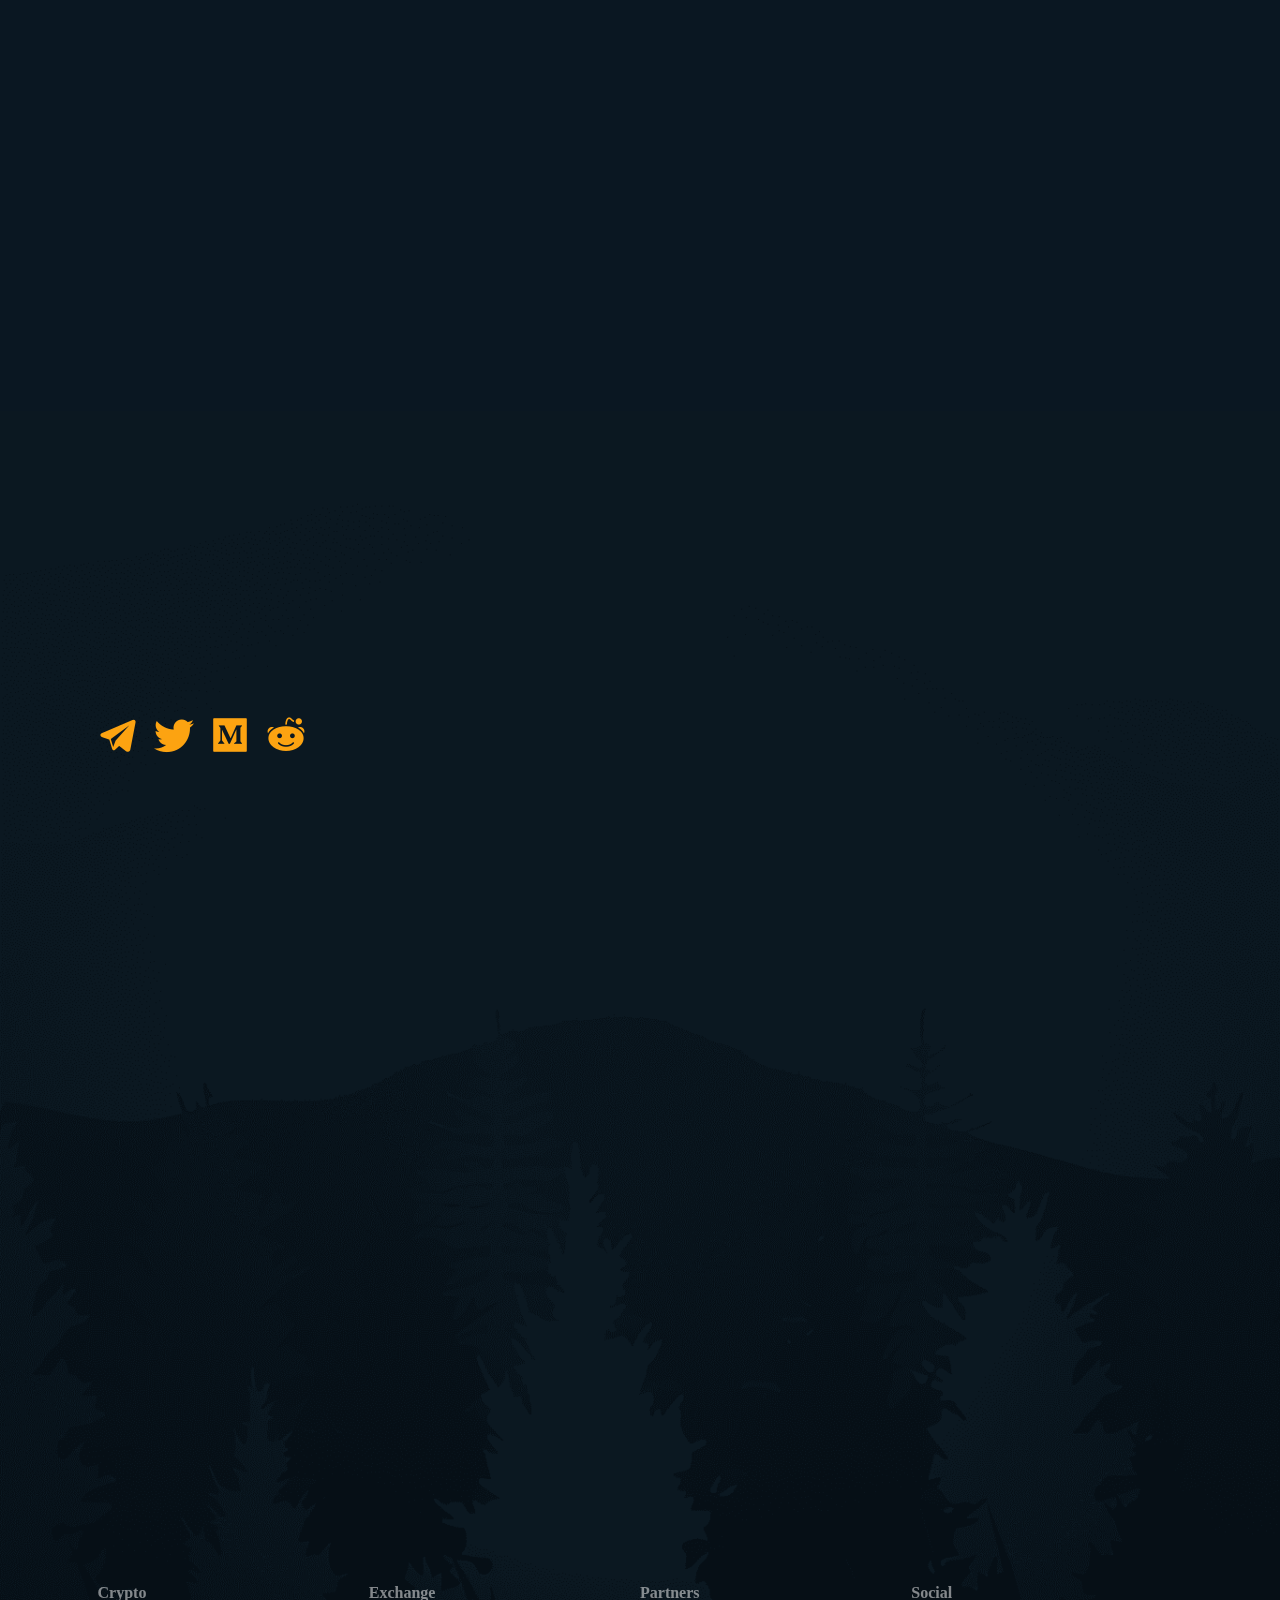
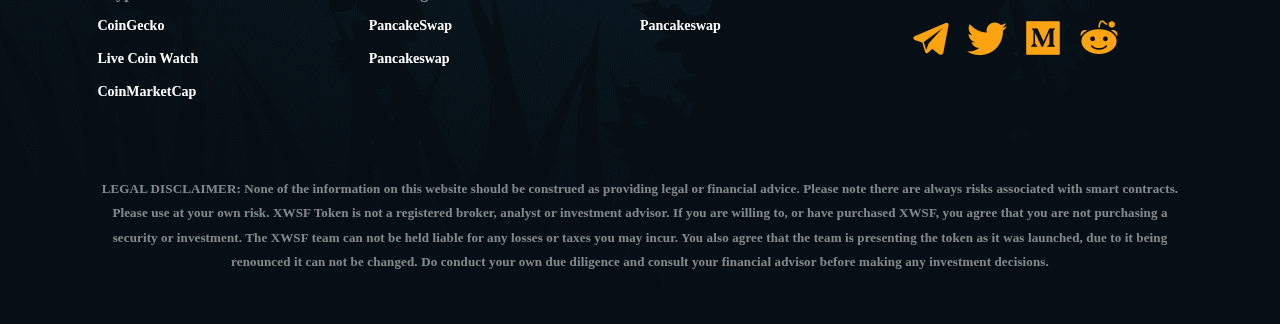
==== commit abe10fef: "Update index.html" ====
--- a/index.html
+++ b/index.html
@@ -73,7 +73,7 @@
             <div class="intro" data-aos-duration="1300" data-aos="fade-up">
               <div class="intro__logo"><img src="" alt=""></div>
               <h4 class="intro__title">SOCIALFI</h4>
-              <h1 class="section-title">Crypto Blogger | MEPE <br>Cube Chain's first batch of support projects <br>  Ecosystem Goes Live </h1><a class="btn primary" href="#">View chart</a>
+              <h1 class="section-title">Crypto Blogger | MEPE <br>Cube Chain's first batch of support <br>  Ecosystem Goes Live </h1><a class="btn primary" href="#">View chart</a>
             </div>
             <div class="card-wrap" data-aos-duration="1300" data-aos="fade-up">
 			<a class="card" href="">
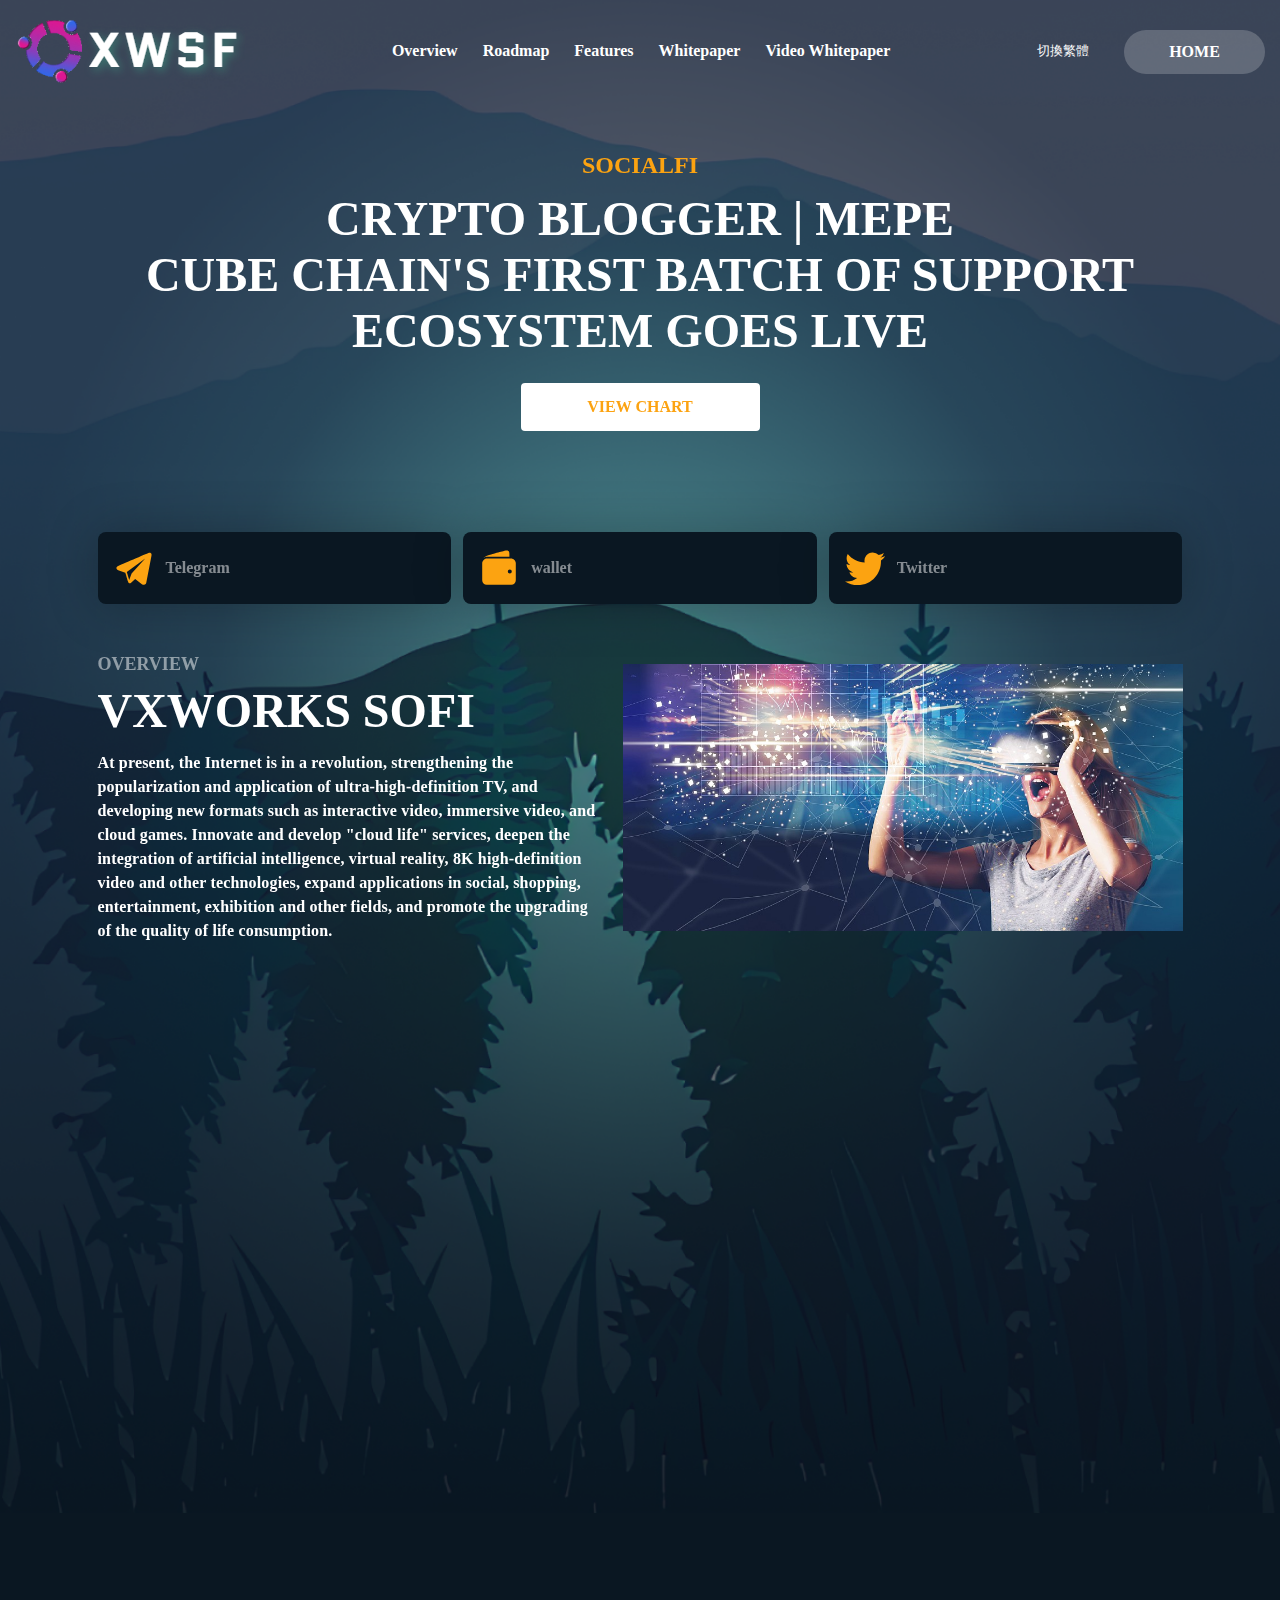
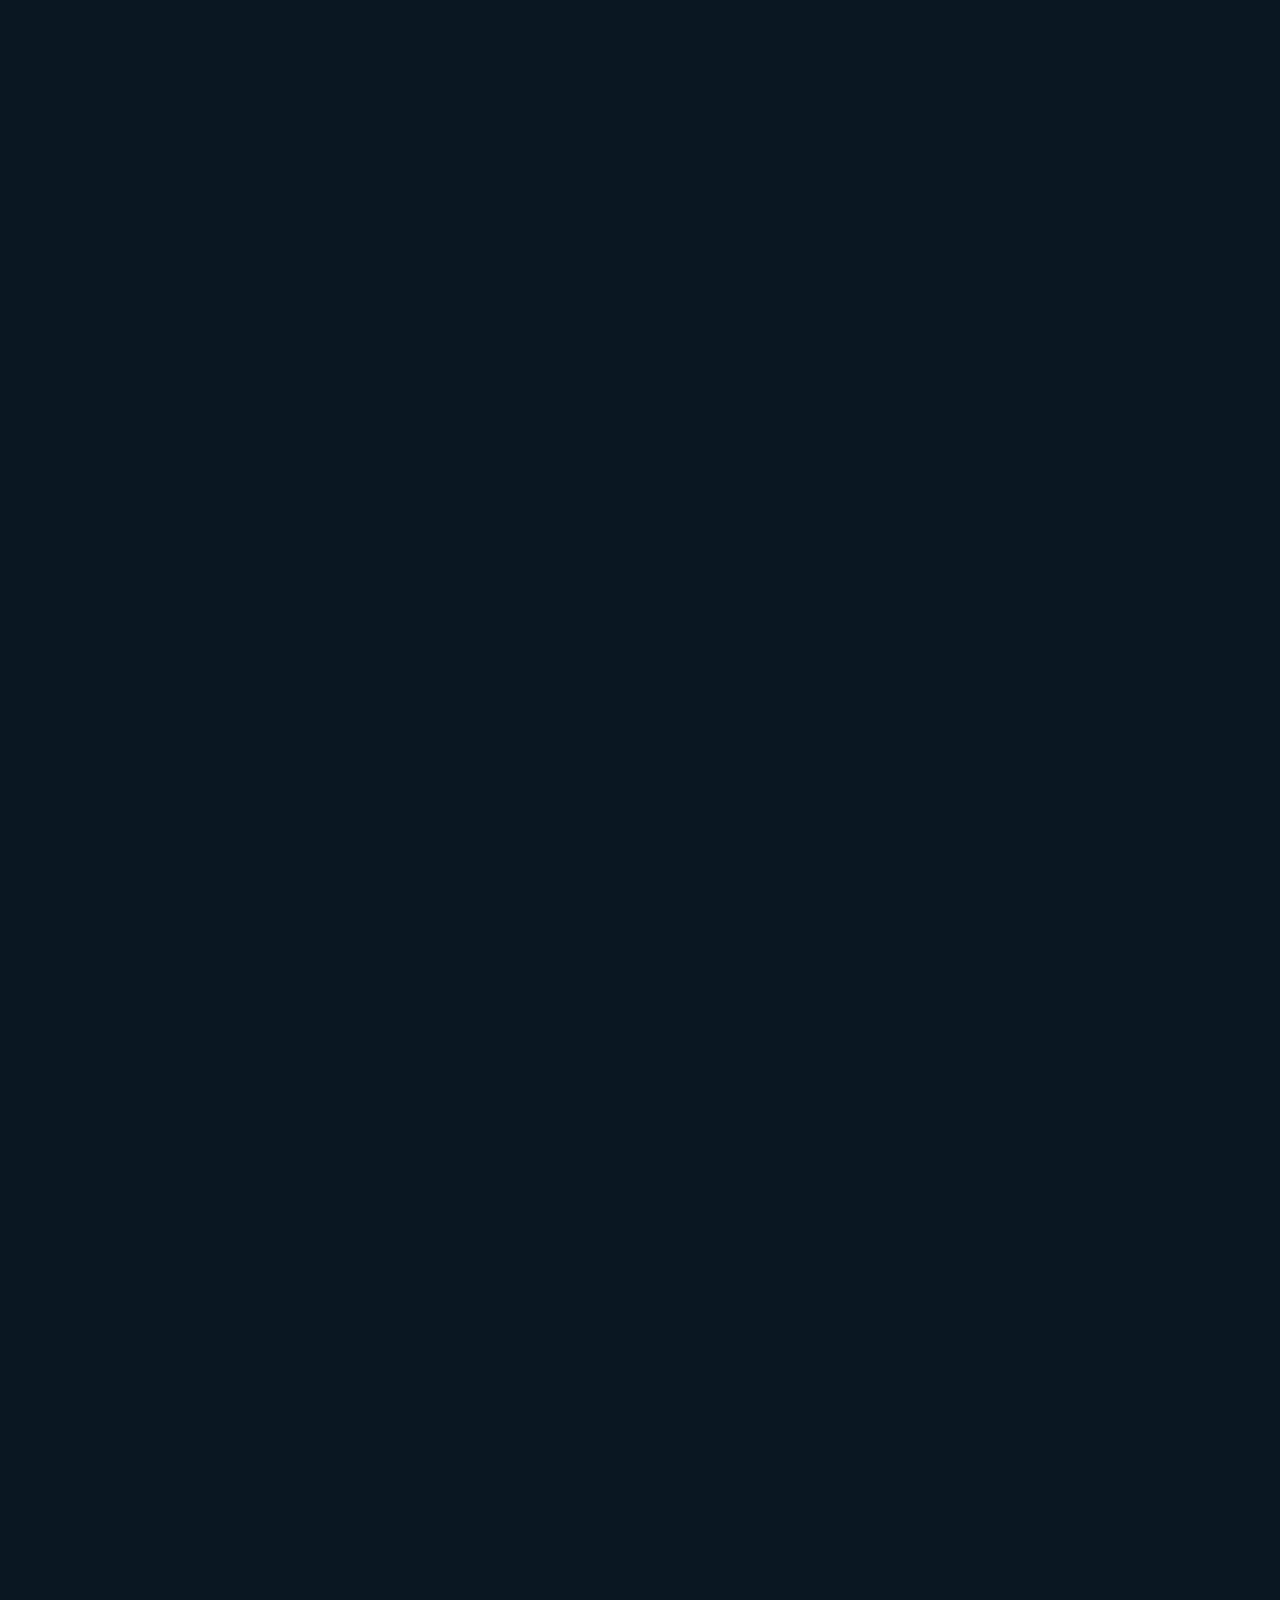
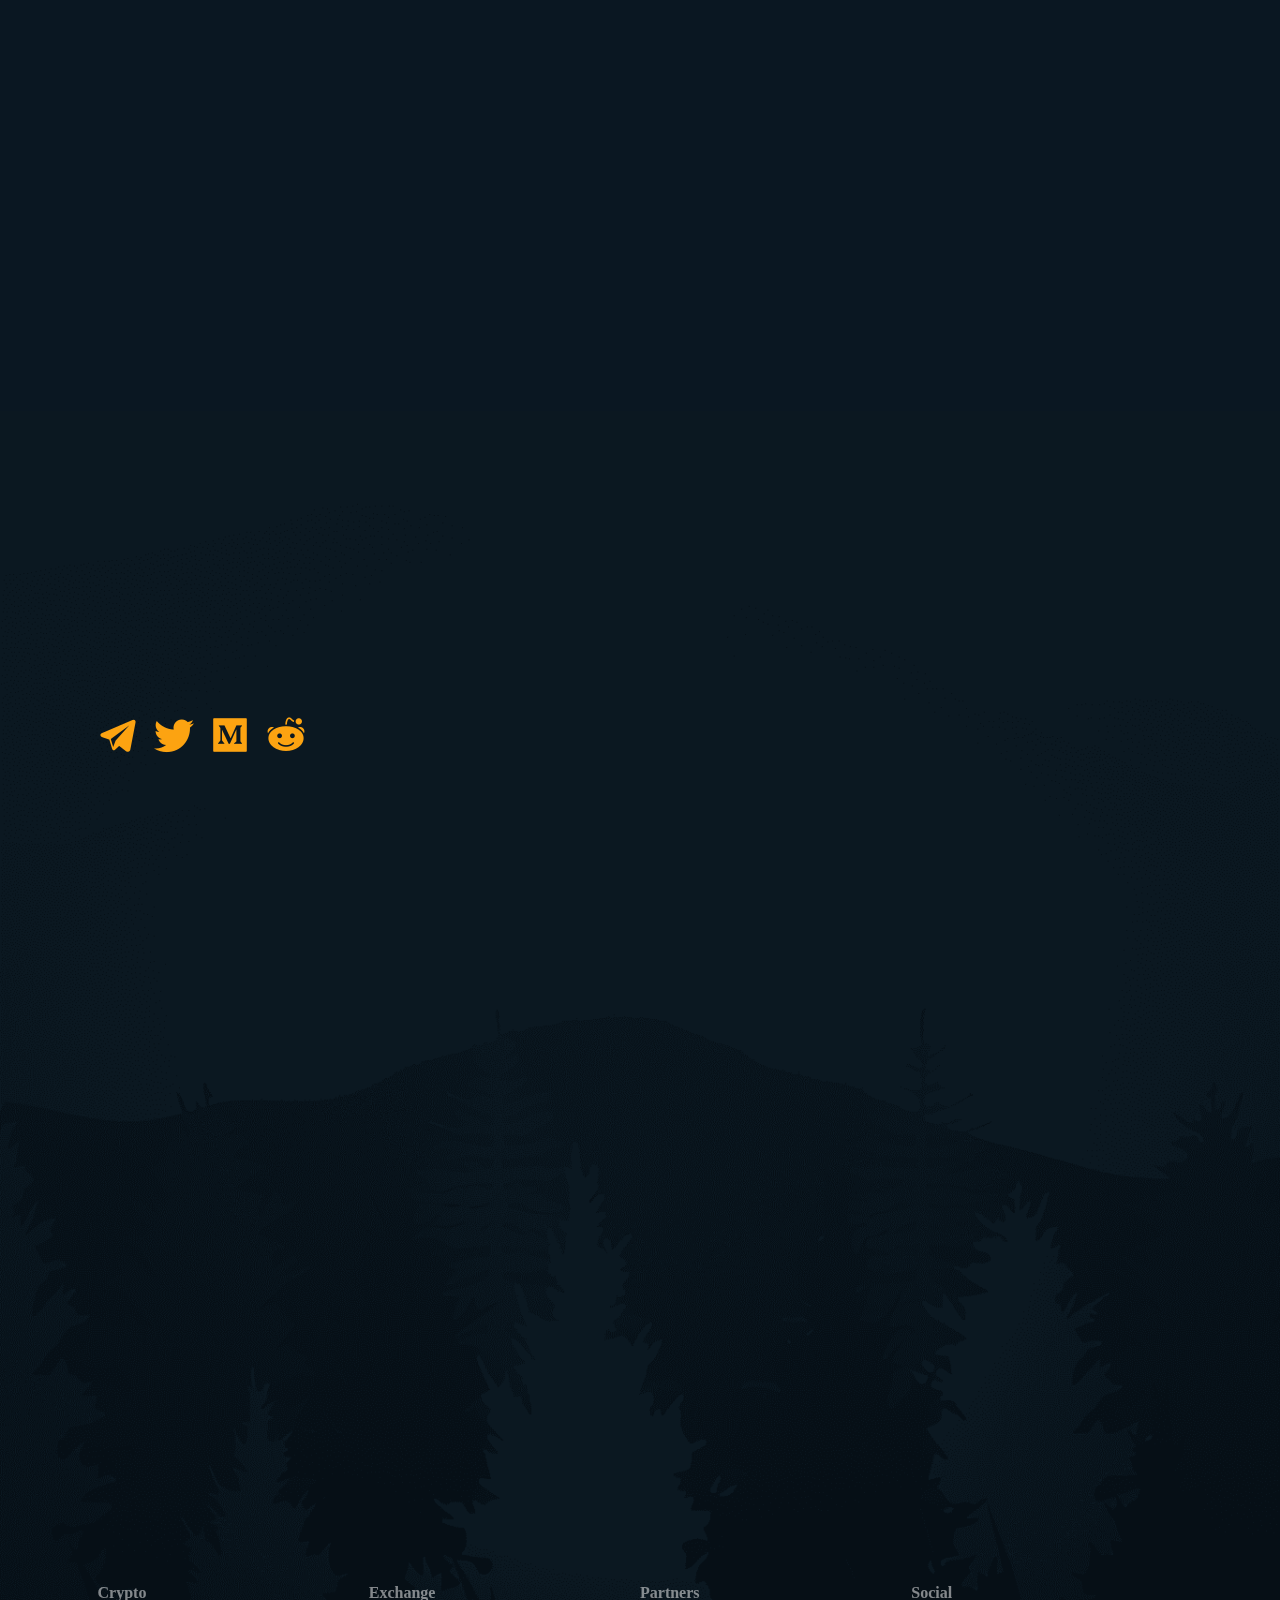
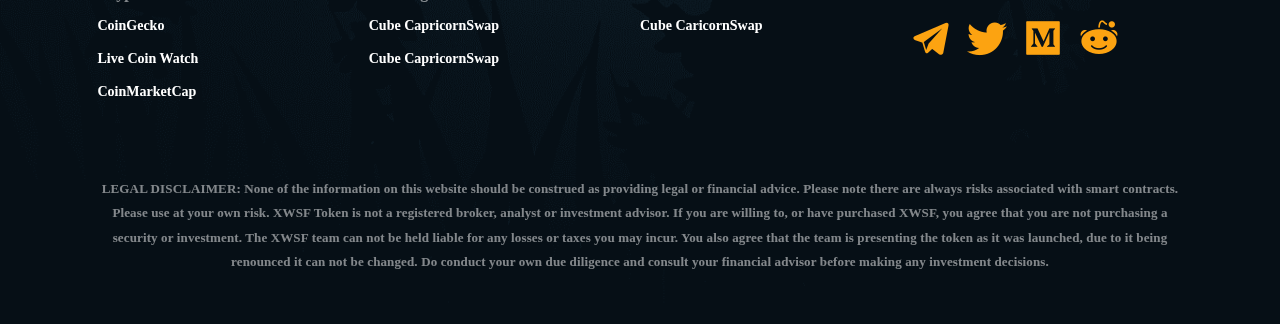
==== commit 0a1bad64: "Update index.html" ====
--- a/index.html
+++ b/index.html
@@ -255,7 +255,7 @@
                 <li class="card card_road active">
                   <div class="card__wrap"> 
                     <div class="card__img"> <img src="static/picture/1645342564850793.png" alt=""></div>
-                    <h5 class="card__title">Pancakeswap Listing</h5>
+                    <h5 class="card__title">Cube Capricorn Listing</h5>
                   </div>
                 </li>
 
@@ -336,7 +336,7 @@
                 <li class="card card_road">
                   <div class="card__wrap"> 
                     <div class="card__img"> <img src="static/picture/1645342666663260.png" alt=""></div>
-                    <h5 class="card__title">XWSF  Metaverse ecology</h5>
+                    <h5 class="card__title">XWSF Metaverse ecology</h5>
                   </div>
                 </li>
 
@@ -390,7 +390,7 @@
                   </div>
 				
                   <div class="accordion__item">
-                    <h3>Why do I get an error when I try to buy or sell on Pancakeswap?</h3>
+                    <h3>Why do I get an error when I try to buy or sell on Cube Capricorn?</h3>
                     <div class="accordion__content">
                       <p><p>During times of high trade volume, prices will fluctuate greatly and may lead to an error. To account for this, you must increase the slippage. Set %13-14 slippage for buy.</p></p>
                     </div>
@@ -399,7 +399,7 @@
                   <div class="accordion__item">
                     <h3>How do I stake INSF?</h3>
                     <div class="accordion__content">
-                      <p><p>Members will be stake INSF on Pancakeswap</p></p>
+                      <p><p>Members will be stake INSF on Cube Capricorn</p></p>
                     </div>
                   </div>
 				
@@ -444,8 +444,8 @@
               <h3 class="footer-title">Exchange</h3>
               <div class="footer-nav">
                 <ul> 
-                  <li><a href="#">PancakeSwap</a> </li>
-                  <li><a href="#">Pancakeswap</a></li>
+                  <li><a href="https://www.capricorn.finance/swap">Cube CapricornSwap</a> </li>
+                  <li><a href="https://www.capricorn.finance/swap">Cube CapricornSwap</a></li>
                 </ul>
               </div>
             </div>
@@ -453,7 +453,7 @@
               <h3 class="footer-title">Partners</h3>
               <div class="footer-nav">
                 <ul> 
-                  <li> <a href="#">Pancakeswap</a></li>
+                  <li> <a href="https://www.capricorn.finance/swap">Cube CaricornSwap</a></li>
                 </ul>
               </div>
             </div>
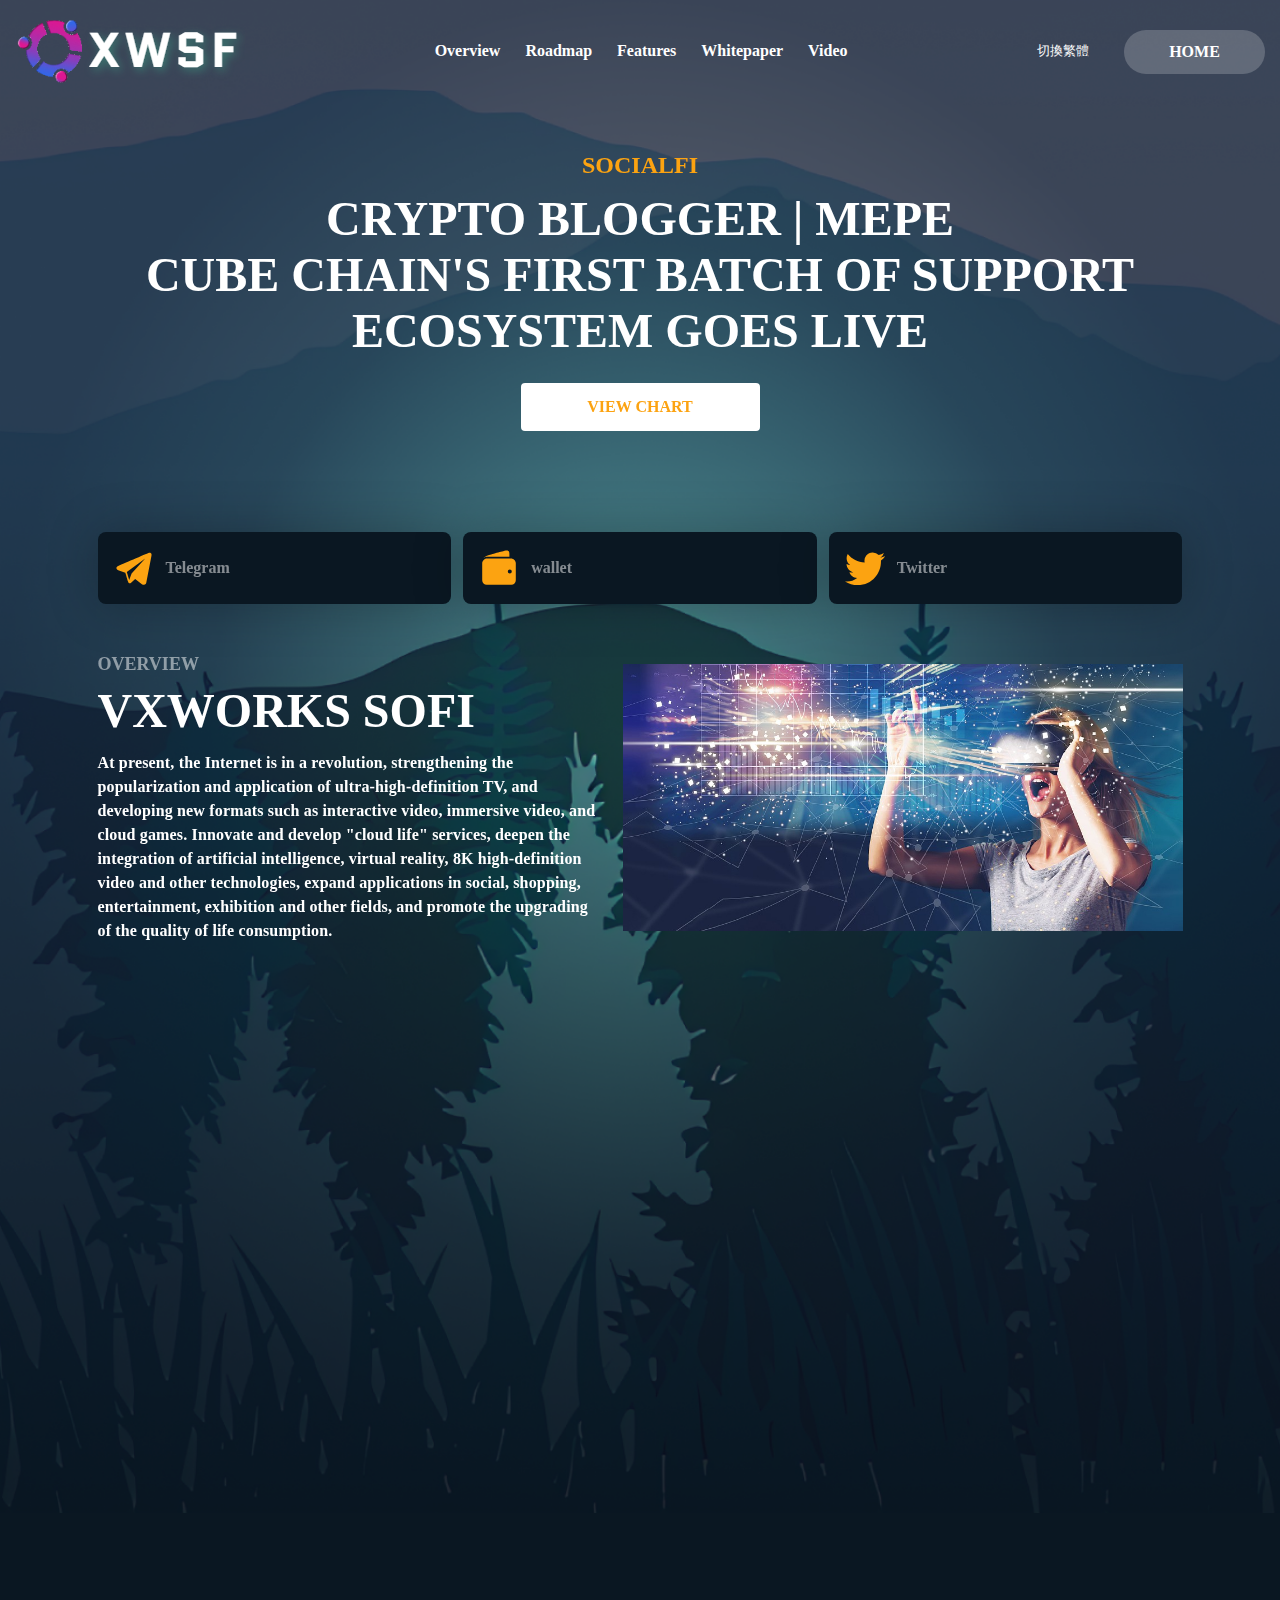
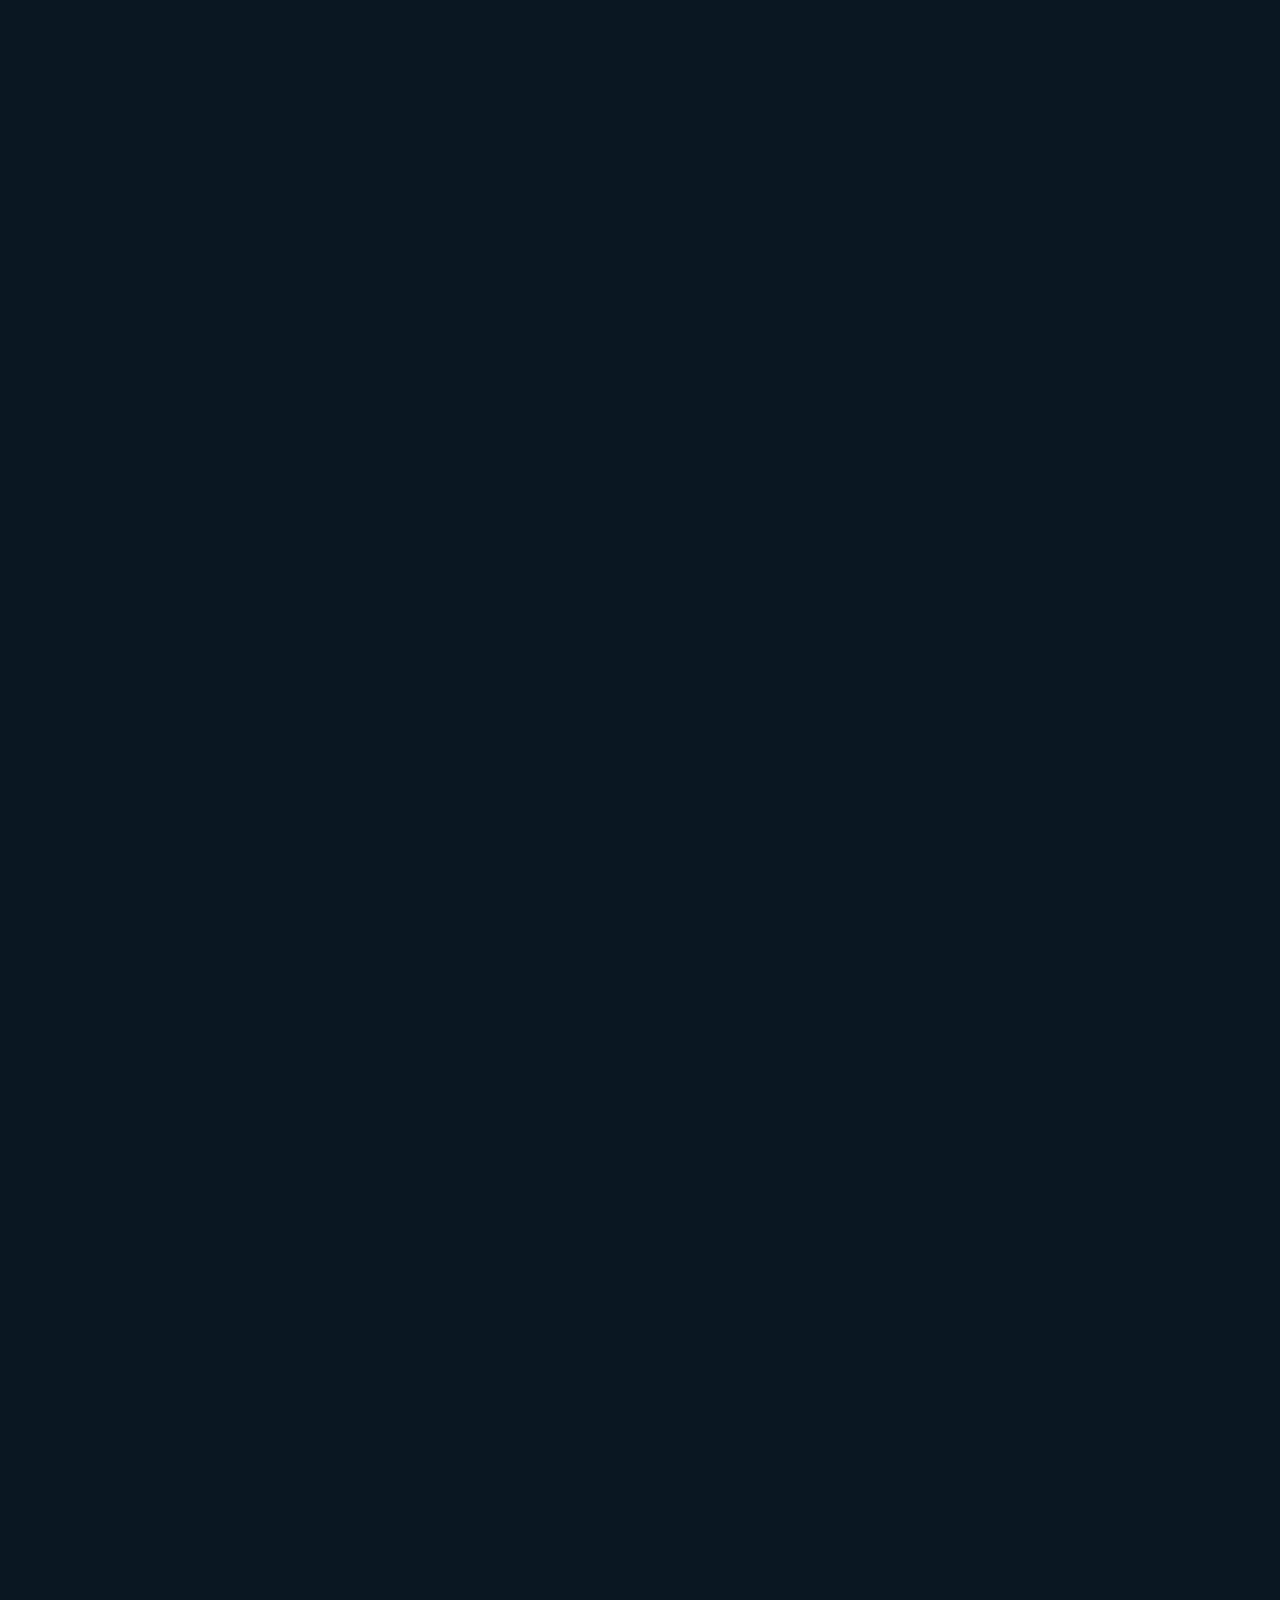
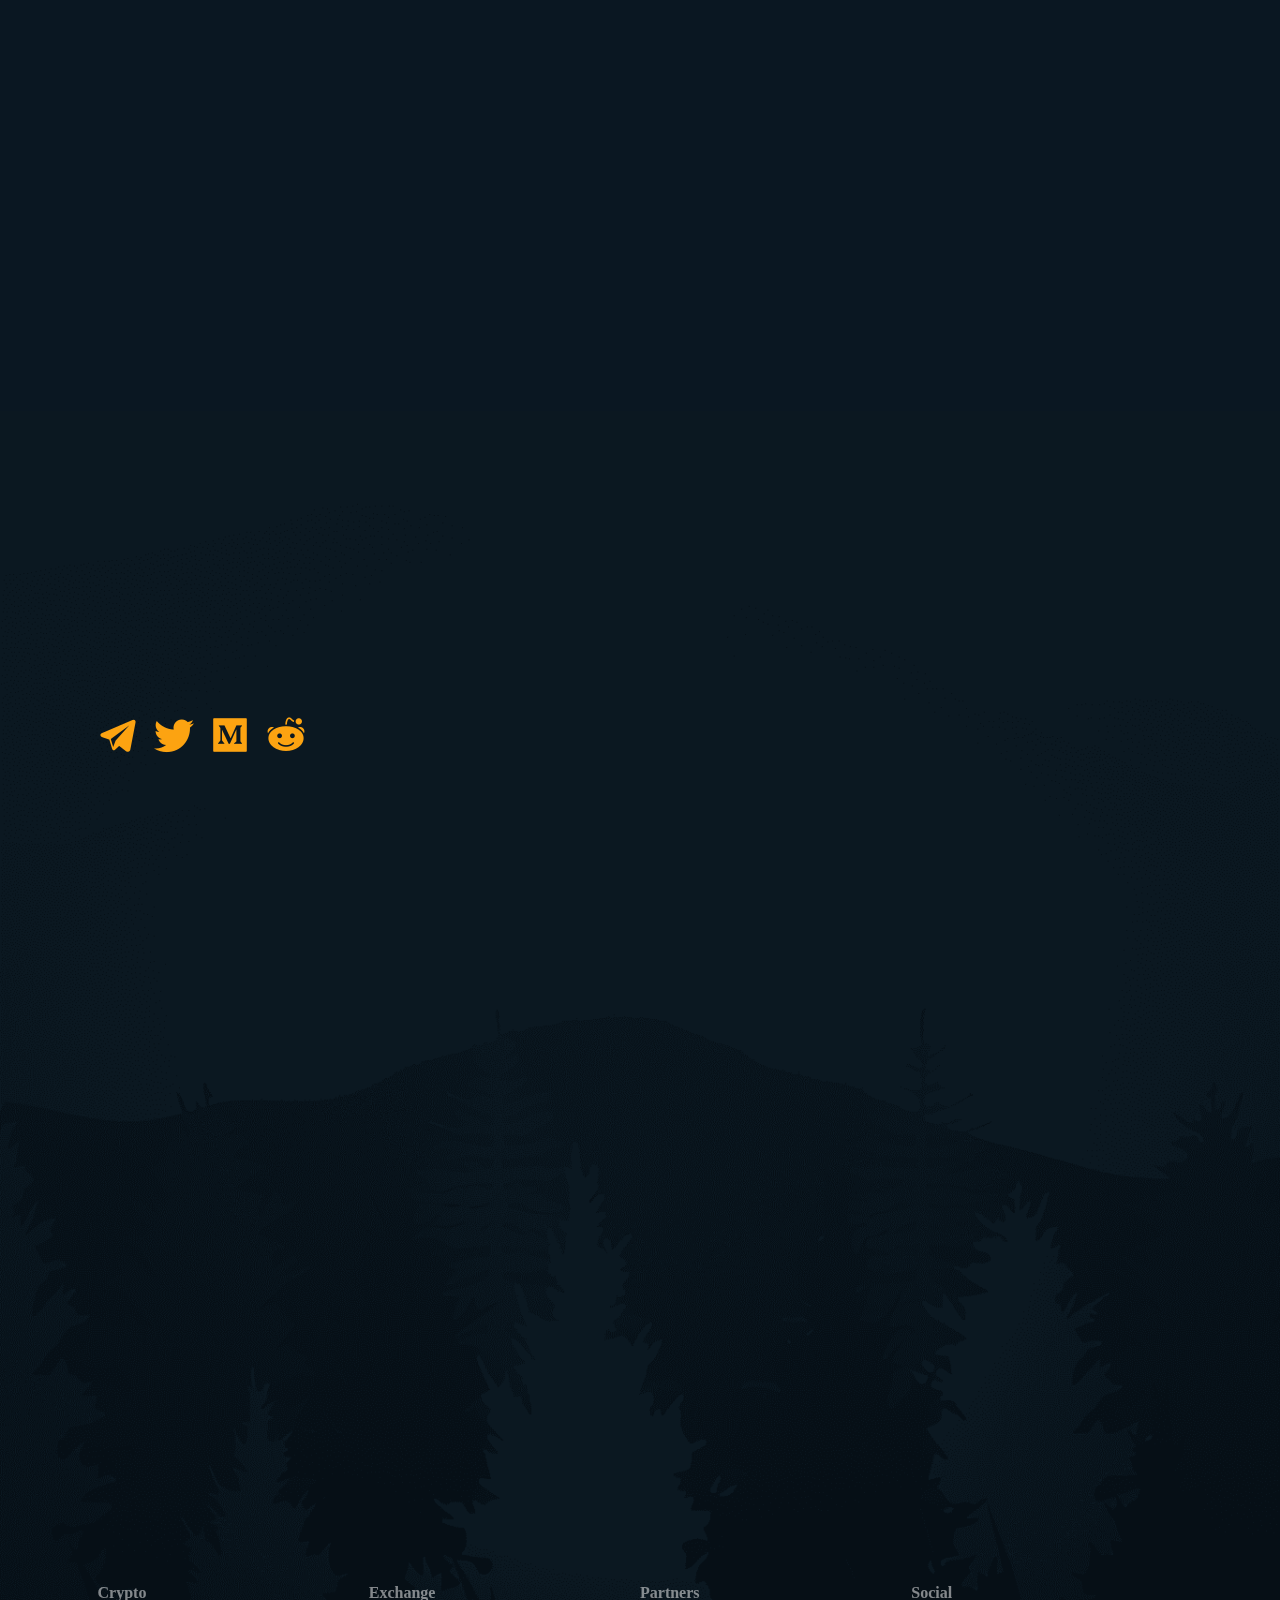
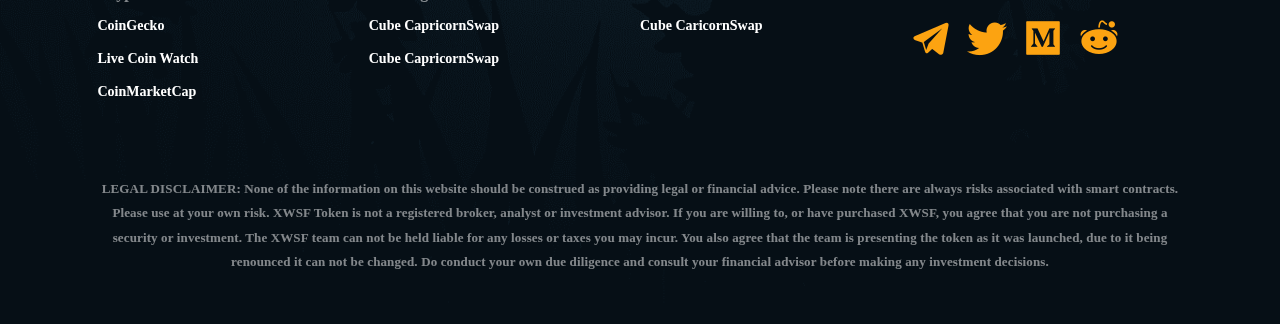
==== commit 2966ba4f: "Update index.html" ====
--- a/index.html
+++ b/index.html
@@ -47,7 +47,7 @@
 
 			  
 			  
-                <li><a class="scroll-link" href="">Video Whitepaper</a></li>
+                <li><a class="scroll-link" href="">Video</a></li>
 					
 
               </ul>
@@ -127,7 +127,7 @@
                 <div class="card__wrap"> 
                   <div class="card__img"> <img src="static/picture/1645342287729481.png" alt=""></div>
                   <h5 class="card__title">Unruggable</h5>
-                  <p class="card__text">Liquidity is locked in PancakeSwap and ownership of the contract will be transferred to the gaming contract address</p>
+                  <p class="card__text">Liquidity is locked in Cube CapricornSwap and ownership of the contract will be transferred to the gaming contract address</p>
                 </div>
               </div>
 
@@ -163,7 +163,7 @@
                 <div class="card__wrap"> 
                   <div class="card__img"> <img src="static/picture/1645342468511730.png" alt=""></div>
                   <h5 class="card__title">100% Decentralized Hunting</h5>
-                  <p class="card__text">Liquidity is locked in Pancakeswap and ownership of XWSF token is community led and managed by volunteers, since ownership has been burned and launch was completely seeded as liquidity.</p>
+                  <p class="card__text">Liquidity is locked in Cube CapricornSwap and ownership of XWSF token is community led and managed by volunteers, since ownership has been burned and launch was completely seeded as liquidity.</p>
                 </div>
               </div>
 
@@ -175,7 +175,7 @@
                 <div class="card__wrap"> 
                   <div class="card__img"> <img src="static/picture/1645342486436664.png" alt=""></div>
                   <h5 class="card__title">Continuously Rising Price Floor</h5>
-                  <p class="card__text">3% of every transaction is locked as liquidity in the Pancakeswap XWSF/BNB pool, creating an ever rising price floor</p>
+                  <p class="card__text">3% of every transaction is locked as liquidity in the Pancakeswap XWSF/CUBE pool, creating an ever rising price floor</p>
                 </div>
               </div>
 
